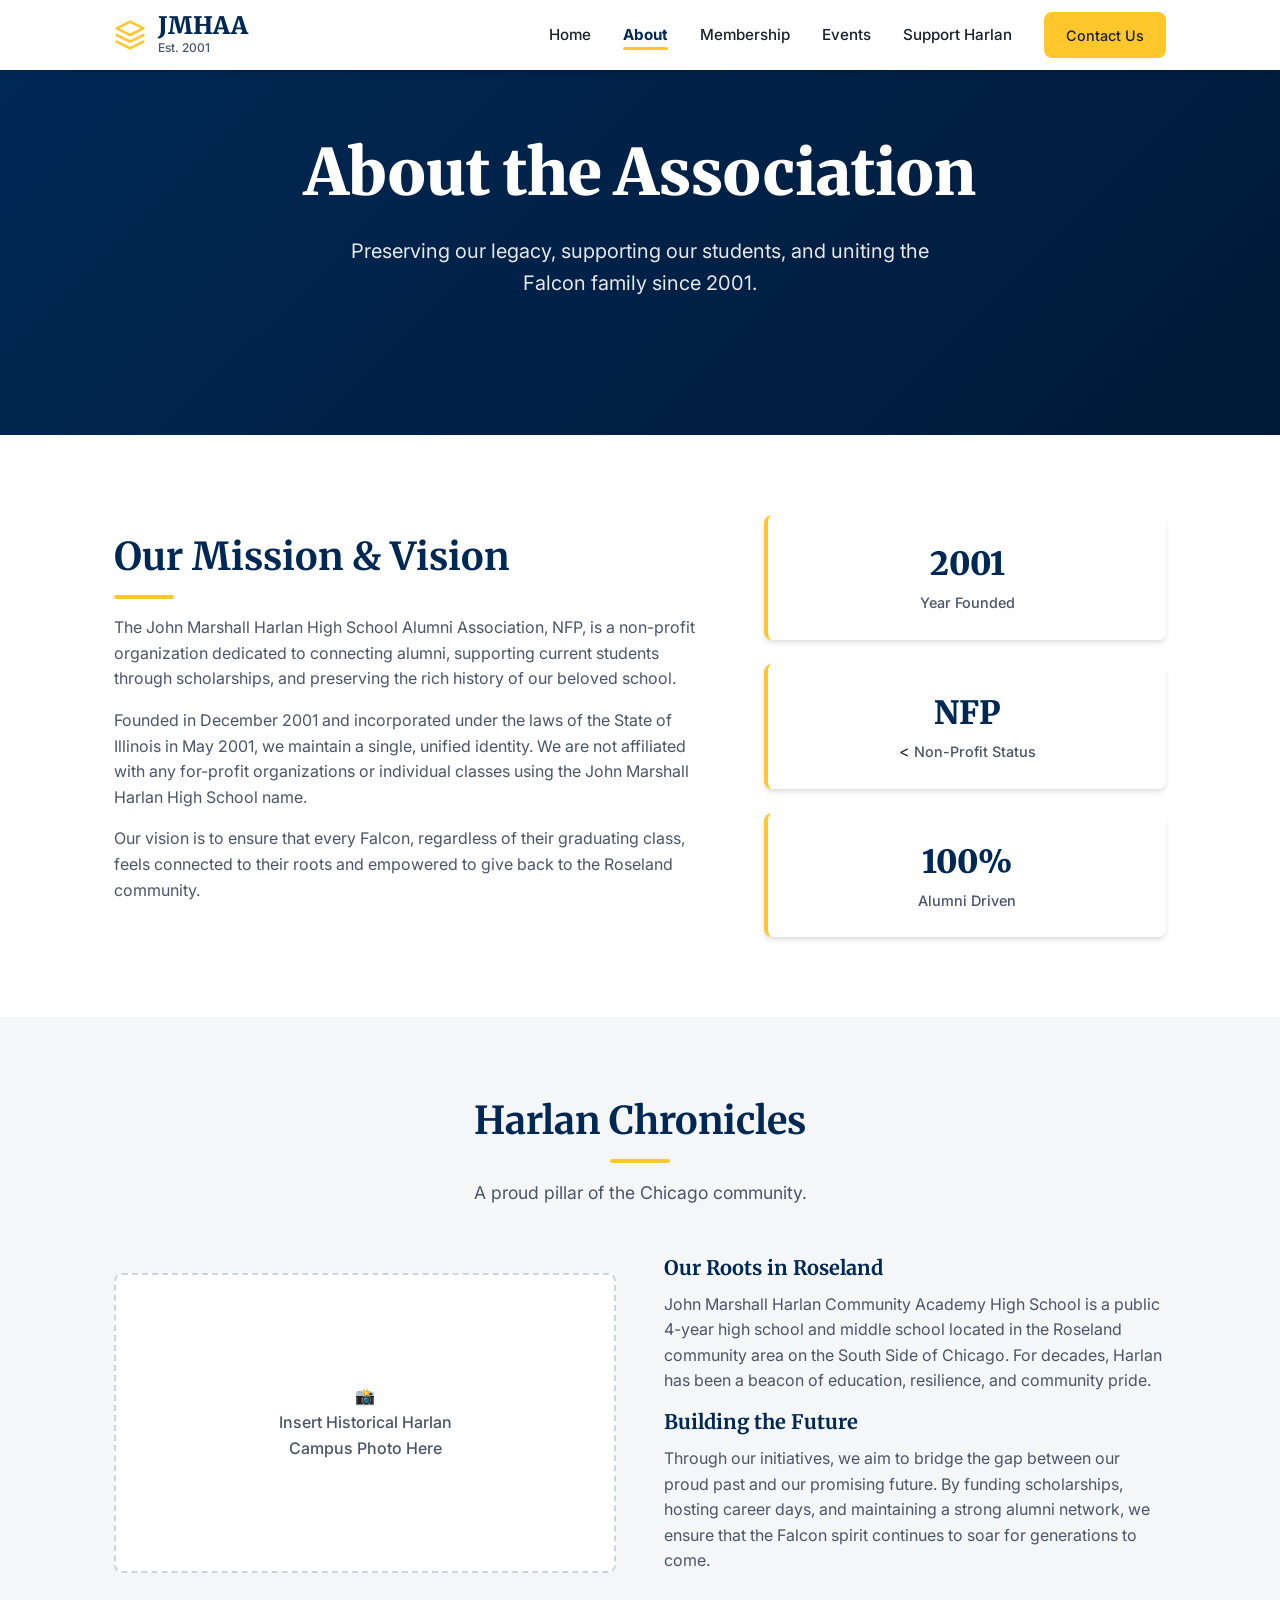
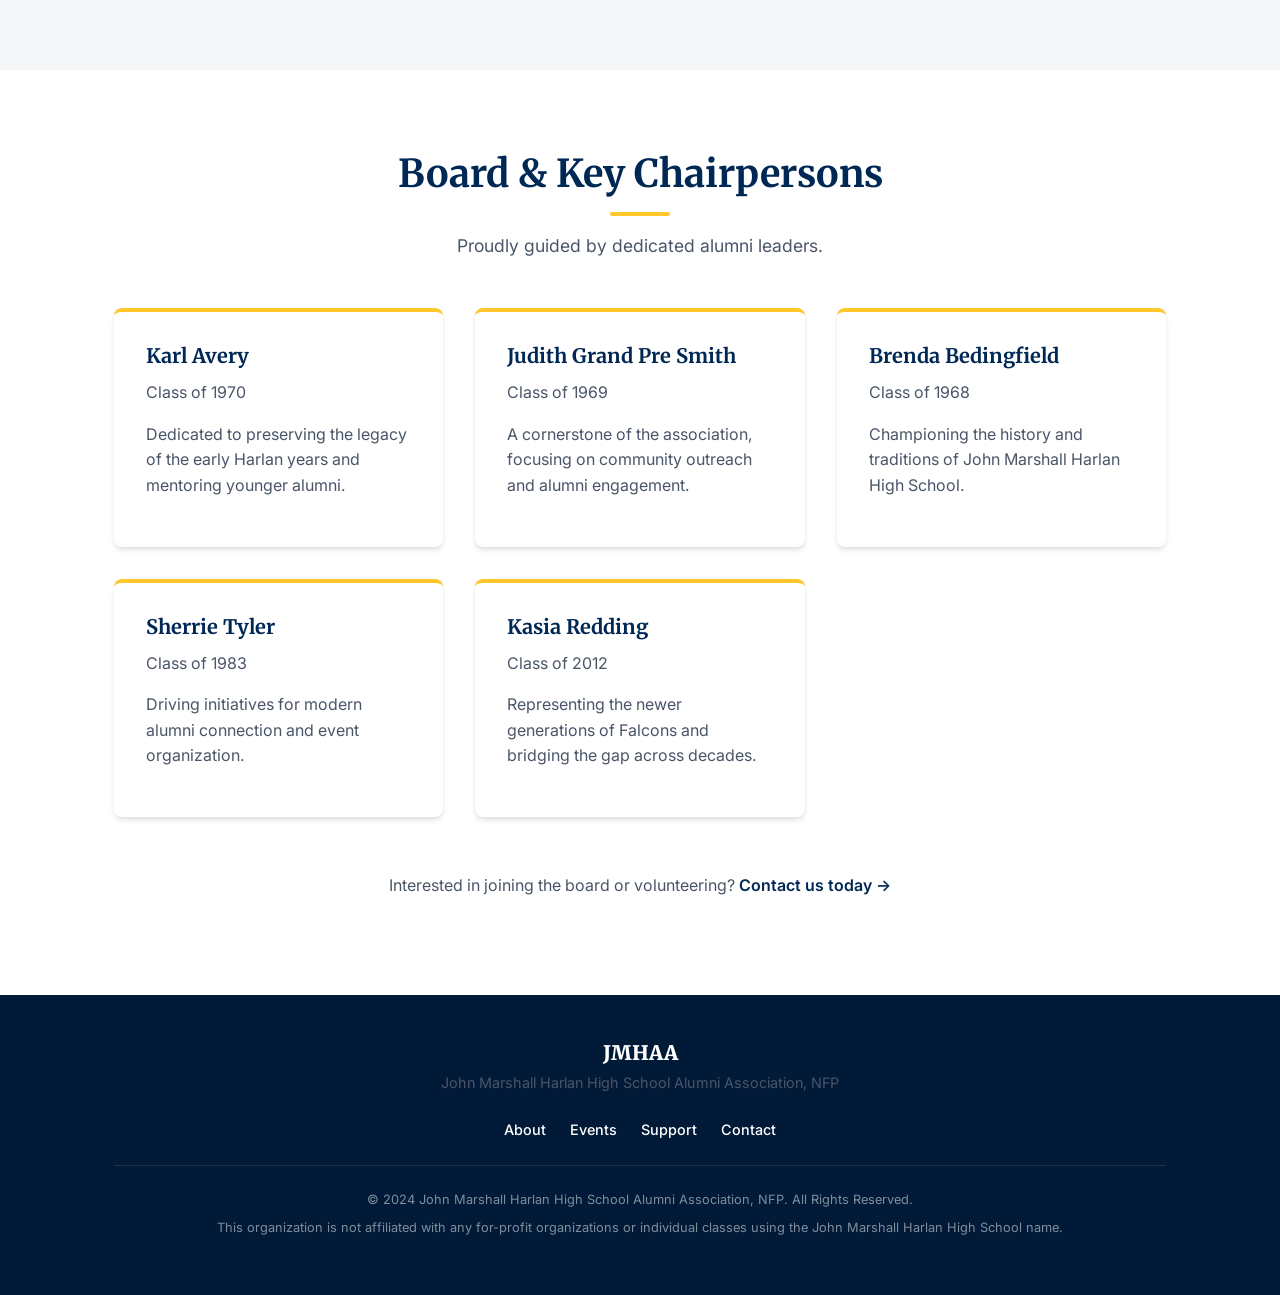
==== about.html @ 42a2c33a "Add About page for JMHAA This file contains the HTML structure for the About page of the John Marsha" ====
<!DOCTYPE html>
<html lang="en">
<head>
    <meta charset="UTF-8">
    <meta name="viewport" content="width=device-width, initial-scale=1.0">
    <meta name="description" content="Learn about the mission, history, and leadership of the John Marshall Harlan High School Alumni Association.">
    <title>About the Association | JMHAA</title>
    <link rel="stylesheet" href="style.css">
    <link rel="preconnect" href="https://fonts.googleapis.com">
    <link rel="preconnect" href="https://fonts.gstatic.com" crossorigin>
    <link href="https://fonts.googleapis.com/css2?family=Inter:wght@400;500;600&family=Merriweather:wght@700;900&display=swap" rel="stylesheet">
</head>
<body>

    <!-- Navigation -->
    <header class="site-header">
        <div class="container header-inner">
            <a href="index.html" class="logo">
                <svg class="logo-icon" viewBox="0 0 24 24" fill="none" stroke="currentColor" stroke-width="2" stroke-linecap="round" stroke-linejoin="round"><path d="M12 2L2 7l10 5 10-5-10-5z"/><path d="M2 17l10 5 10-5"/><path d="M2 12l10 5 10-5"/></svg>
                <div class="logo-text">
                    <span class="logo-main">JMHAA</span>
                    <span class="logo-sub">Est. 2001</span>
                </div>
            </a>
            <nav class="main-nav" id="mainNav">
                <ul>
                    <li><a href="index.html">Home</a></li>
                    <li><a href="about.html">About</a></li>
                    <li><a href="membership.html">Membership</a></li>
                    <li><a href="events.html">Events</a></li>
                    <li><a href="support.html">Support Harlan</a></li>
                    <li><a href="contact.html" class="btn btn-primary">Contact Us</a></li>
                </ul>
            </nav>
            <button class="mobile-menu-toggle" id="mobileMenuToggle" aria-label="Toggle navigation">
                <span></span>
                <span></span>
                <span></span>
            </button>
        </div>
    </header>

    <main>
        <!-- Page Hero -->
        <section class="hero" style="padding: 4rem 0 6rem 0;">
            <div class="container hero-content">
                <h1>About the Association</h1>
                <p>Preserving our legacy, supporting our students, and uniting the Falcon family since 2001.</p>
            </div>
        </section>

        <!-- Mission & Vision -->
        <section class="section fade-in">
            <div class="container">
                <div class="welcome-grid">
                    <div class="welcome-text">
                        <h2>Our Mission & Vision</h2>
                        <div class="divider" style="margin: 1rem 0;"></div>
                        <p>The John Marshall Harlan High School Alumni Association, NFP, is a non-profit organization dedicated to connecting alumni, supporting current students through scholarships, and preserving the rich history of our beloved school.</p>
                        <p>Founded in December 2001 and incorporated under the laws of the State of Illinois in May 2001, we maintain a single, unified identity. We are not affiliated with any for-profit organizations or individual classes using the John Marshall Harlan High School name.</p>
                        <p>Our vision is to ensure that every Falcon, regardless of their graduating class, feels connected to their roots and empowered to give back to the Roseland community.</p>
                    </div>
                    <div class="welcome-stats">
                        <div class="stat-card">
                            <span class="stat-number">2001</span>
                            <span class="stat-label">Year Founded</span>
                        </div>
                        <div class="stat-card">
                            <span class="stat-number">NFP</span>
                            <                            <span class="stat-label">Non-Profit Status</span>
                        </div>
                        <div class="stat-card">
                            <span class="stat-number">100%</span>
                            <span class="stat-label">Alumni Driven</span>
                        </div>
                    </div>
                </div>
            </div>
        </section>

        <!-- Harlan Chronicles -->
        <section class="section bg-light fade-in">
            <div class="container">
                <div class="section-header">
                    <h2>Harlan Chronicles</h2>
                    <div class="divider"></div>
                    <p class="section-subtitle">A proud pillar of the Chicago community.</p>
                </div>
                <div class="about-grid" style="display: grid; grid-template-columns: 1fr 1fr; gap: 3rem; align-items: center;">
                    <div class="placeholder-box" style="background-color: var(--white); border: 2px dashed #cbd5e0; border-radius: var(--radius); height: 300px; display: flex; align-items: center; justify-content: center; text-align: center; color: var(--text-light); font-weight: 500;">
                        <span>📸<br>Insert Historical Harlan<br>Campus Photo Here</span>
                    </div>
                    <div>
                        <h3>Our Roots in Roseland</h3>
                        <p>John Marshall Harlan Community Academy High School is a public 4-year high school and middle school located in the Roseland community area on the South Side of Chicago. For decades, Harlan has been a beacon of education, resilience, and community pride.</p>
                        <h3>Building the Future</h3>
                        <p>Through our initiatives, we aim to bridge the gap between our proud past and our promising future. By funding scholarships, hosting career days, and maintaining a strong alumni network, we ensure that the Falcon spirit continues to soar for generations to come.</p>
                    </div>
                </div>
            </div>
        </section>

        <!-- Board Members -->
        <section class="section fade-in">
            <div class="container">
                <div class="section-header">
                    <h2>Board & Key Chairpersons</h2>
                    <div class="divider"></div>
                    <p class="section-subtitle">Proudly guided by dedicated alumni leaders.</p>
                </div>
                <div class="cards-grid">
                    <div class="card">
                        <h3>Karl Avery</h3>
                        <p class="price-note">Class of 1970</p>
                        <p>Dedicated to preserving the legacy of the early Harlan years and mentoring younger alumni.</p>
                    </div>
                    <div class="card">
                        <h3>Judith Grand Pre Smith</h3>
                        <p class="price-note">Class of 1969</p>
                        <p>A cornerstone of the association, focusing on community outreach and alumni engagement.</p>
                    </div>
                    <div class="card">
                        <h3>Brenda Bedingfield</h3>
                        <p class="price-note">Class of 1968</p>
                        <p>Championing the history and traditions of John Marshall Harlan High School.</p>
                    </div>
                    <div class="card">
                        <h3>Sherrie Tyler</h3>
                        <p class="price-note">Class of 1983</p>
                        <p>Driving initiatives for modern alumni connection and event organization.</p>
                    </div>
                    <div class="card">
                        <h3>Kasia Redding</h3>
                        <p class="price-note">Class of 2012</p>
                        <p>Representing the newer generations of Falcons and bridging the gap across decades.</p>
                    </div>
                </div>
                <div style="text-align: center; margin-top: 3rem;">
                    <p>Interested in joining the board or volunteering? <a href="contact.html" class="text-link">Contact us today →</a></p>
                </div>
            </div>
        </section>
    </main>

    <!-- Footer -->
    <footer class="site-footer">
        <div class="container footer-inner">
            <div class="footer-brand">
                <span class="logo-main">JMHAA</span>
                <p>John Marshall Harlan High School Alumni Association, NFP</p>
            </div>
            <div class="footer-links">
                <a href="about.html">About</a>
                <a href="events.html">Events</a>
                <a href="support.html">Support</a>
                <a href="contact.html">Contact</a>
            </div>
            <div class="footer-legal">
                <p>&copy; 2024 John Marshall Harlan High School Alumni Association, NFP. All Rights Reserved.</p>
                <p>This organization is not affiliated with any for-profit organizations or individual classes using the John Marshall Harlan High School name.</p>
            </div>
        </div>
    </footer>

    <script src="script.js"></script>
</body>
</html>
---- style.css ----
/* --- CSS Variables & Reset --- */
:root {
    --navy: #002855;
    --navy-dark: #001a38;
    --gold: #FFC72C;
    --gold-hover: #e6b225;
    --white: #FFFFFF;
    --light-gray: #F4F6F8;
    --text-dark: #1A202C;
    --text-light: #4A5568;
    --font-heading: 'Merriweather', serif;
    --font-body: 'Inter', sans-serif;
    --shadow: 0 4px 6px -1px rgba(0, 0, 0, 0.1), 0 2px 4px -1px rgba(0, 0, 0, 0.06);
    --radius: 8px;
}

* { box-sizing: border-box; margin: 0; padding: 0; }
html { scroll-behavior: smooth; }
body {
    font-family: var(--font-body);
    color: var(--text-dark);
    line-height: 1.6;
    background-color: var(--white);
    display: flex;
    flex-direction: column;
    min-height: 100vh;
}

main { flex: 1; }

/* --- Typography & Utilities --- */
h1, h2, h3 { font-family: var(--font-heading); color: var(--navy); line-height: 1.2; }
h1 { font-size: clamp(2.5rem, 5vw, 4rem); font-weight: 900; }
h2 { font-size: clamp(1.75rem, 3vw, 2.5rem); margin-bottom: 1rem; }
h3 { font-size: 1.25rem; margin-bottom: 0.75rem; }
p { margin-bottom: 1rem; color: var(--text-light); }
a { text-decoration: none; color: inherit; transition: color 0.3s ease; }

.container { max-width: 1100px; margin: 0 auto; padding: 0 1.5rem; }
.section { padding: 5rem 0; }
.bg-light { background-color: var(--light-gray); }
.bg-navy { background-color: var(--navy); }
.text-white { color: var(--white); }
.text-white p { color: rgba(255, 255, 255, 0.8); }

.section-header { text-align: center; max-width: 700px; margin: 0 auto 3rem auto; }
.divider { width: 60px; height: 4px; background-color: var(--gold); margin: 1rem auto; border-radius: 2px; }
.section-subtitle { font-size: 1.1rem; }

/* --- Buttons --- */
.btn {
    display: inline-block;
    padding: 0.875rem 1.75rem;
    border-radius: var(--radius);
    font-weight: 600;
    text-align: center;
    transition: all 0.3s ease;
    cursor: pointer;
    border: 2px solid transparent;
}
.btn-primary { background-color: var(--gold); color: var(--navy); }
.btn-primary:hover { background-color: var(--gold-hover); transform: translateY(-2px); }
.btn-secondary { background-color: transparent; border-color: var(--white); color: var(--white); }
.btn-secondary:hover { background-color: var(--white); color: var(--navy); }
.text-link { color: var(--navy); font-weight: 600; display: inline-block; margin-top: 0.5rem; }
.text-link:hover { color: var(--gold-hover); text-decoration: underline; }

/* --- Header & Navigation --- */
.site-header {
    position: sticky;
    top: 0;
    background-color: var(--white);
    box-shadow: var(--shadow);
    z-index: 1000;
    padding: 0.75rem 0;
}
.header-inner { display: flex; justify-content: space-between; align-items: center; }
.logo { display: flex; align-items: center; gap: 0.75rem; color: var(--navy); }
.logo-icon { width: 32px; height: 32px; stroke: var(--gold); }
.logo-main { font-family: var(--font-heading); font-size: 1.5rem; font-weight: 900; display: block; line-height: 1; }
.logo-sub { font-size: 0.75rem; font-weight: 500; color: var(--text-light); display: block; }

.main-nav ul { list-style: none; display: flex; gap: 2rem; align-items: center; }
.main-nav a { font-weight: 500; font-size: 0.95rem; color: var(--text-dark); position: relative; }
.main-nav a:hover { color: var(--navy); }
.main-nav .btn { padding: 0.6rem 1.25rem; font-size: 0.9rem; }

/* Active Navigation State (Auto-applied by JS) */
.main-nav a.active {
    color: var(--navy);
    font-weight: 700;
}
.main-nav a.active::after {
    content: '';
    position: absolute;
    bottom: -6px;
    left: 0;
    width: 100%;
    height: 3px;
    background-color: var(--gold);
    border-radius: 2px;
}

.mobile-menu-toggle {
    display: none;
    flex-direction: column;
    gap: 5px;
    background: none;
    border: none;
    cursor: pointer;
    padding: 5px;
}
.mobile-menu-toggle span {
    display: block;
    width: 25px;
    height: 3px;
    background-color: var(--navy);
    border-radius: 2px;
    transition: all 0.3s ease;
}

/* --- Hero Section --- */
.hero {
    position: relative;
    background-color: var(--navy);
    color: var(--white);
    padding: 6rem 0 8rem 0;
    text-align: center;
    overflow: hidden;
}
.hero::before {
    content: '';
    position: absolute;
    top: 0; left: 0; right: 0; bottom: 0;
    background: linear-gradient(135deg, var(--navy) 0%, var(--navy-dark) 100%);
    z-index: 1;
}
.hero-content { position: relative; z-index: 2; max-width: 800px; }
.hero-badge {
    display: inline-block;
    background-color: rgba(255, 199, 44, 0.2);
    color: var(--gold);
    padding: 0.5rem 1rem;
    border-radius: 50px;
    font-size: 0.875rem;
    font-weight: 600;
    margin-bottom: 1.5rem;
    letter-spacing: 0.5px;
}
.hero h1 { color: var(--white); margin-bottom: 1.5rem; }
.hero p { color: rgba(255, 255, 255, 0.9); font-size: 1.25rem; margin-bottom: 2.5rem; max-width: 600px; margin-left: auto; margin-right: auto; }
.hero-actions { display: flex; gap: 1rem; justify-content: center; flex-wrap: wrap; }

/* --- Welcome Section --- */
.welcome-grid { display: grid; grid-template-columns: 1.5fr 1fr; gap: 3rem; align-items: center; }
.welcome-links { display: flex; flex-direction: column; gap: 0.5rem; margin-top: 1.5rem; }
.welcome-stats { display: grid; grid-template-columns: 1fr; gap: 1.5rem; }
.stat-card {
    background: var(--white);
    padding: 1.5rem;
    border-radius: var(--radius);
    box-shadow: var(--shadow);
    text-align: center;
    border-left: 4px solid var(--gold);
}
.stat-number { display: block; font-family: var(--font-heading); font-size: 2rem; font-weight: 900; color: var(--navy); }
.stat-label { font-size: 0.9rem; color: var(--text-light); font-weight: 500; }

/* --- Cards & Grids --- */
.cards-grid { display: grid; grid-template-columns: repeat(auto-fit, minmax(300px, 1fr)); gap: 2rem; }
.card-link { display: block; text-decoration: none; color: inherit; }
.card {
    background: var(--white);
    padding: 2rem;
    border-radius: var(--radius);
    box-shadow: var(--shadow);
    border-top: 4px solid var(--gold);
    transition: transform 0.3s ease, box-shadow 0.3s ease;
    height: 100%;
    display: flex;
    flex-direction: column;
}
.card-link:hover .card { transform: translateY(-5px); box-shadow: 0 10px 15px -3px rgba(0, 0, 0, 0.1); }
.card-icon { font-size: 2rem; margin-bottom: 1rem; }
.card h3 { color: var(--navy); }
.card p { flex: 1; }
.card-arrow { font-size: 1.5rem; color: var(--gold); font-weight: 700; margin-top: 1rem; display: block; }

/* --- CTA Section --- */
.cta-content { text-align: center; max-width: 600px; margin: 0 auto; }
.cta-content h2 { color: var(--white); }
.cta-content p { color: rgba(255, 255, 255, 0.8); margin-bottom: 2rem; }

/* --- Footer --- */
.site-footer { background-color: var(--navy-dark); color: rgba(255, 255, 255, 0.7); padding: 3rem 0; font-size: 0.9rem; margin-top: auto; }
.footer-inner { text-align: center; }
.footer-brand .logo-main { color: var(--white); font-size: 1.25rem; margin-bottom: 0.5rem; display: block; }
.footer-links { margin: 1.5rem 0; display: flex; justify-content: center; gap: 1.5rem; flex-wrap: wrap; }
.footer-links a { color: var(--white); font-weight: 500; }
.footer-links a:hover { color: var(--gold); }
.footer-legal { border-top: 1px solid rgba(255, 255, 255, 0.1); padding-top: 1.5rem; margin-top: 1.5rem; }
.footer-legal p { margin-bottom: 0.5rem; font-size: 0.8rem; color: rgba(255, 255, 255, 0.5); }

/* --- Animations --- */
.fade-in { opacity: 0; transform: translateY(20px); transition: opacity 0.6s ease-out, transform 0.6s ease-out; }
.fade-in.visible { opacity: 1; transform: translateY(0); }

/* --- Mobile Responsiveness --- */
@media (max-width: 768px) {
    .mobile-menu-toggle { display: flex; }
    .main-nav {
        display: none;
        position: absolute;
        top: 100%;
        left: 0;
        right: 0;
        background-color: var(--white);
        box-shadow: 0 4px 6px rgba(0,0,0,0.1);
        padding: 1.5rem;
    }
    .main-nav.is-active { display: block; }
    .main-nav ul { flex-direction: column; gap: 1.25rem; align-items: flex-start; }
    .main-nav .btn { width: 100%; text-align: center; }
    
    .welcome-grid { grid-template-columns: 1fr; }
    .hero-actions { flex-direction: column; }
    .btn { width: 100%; }
}
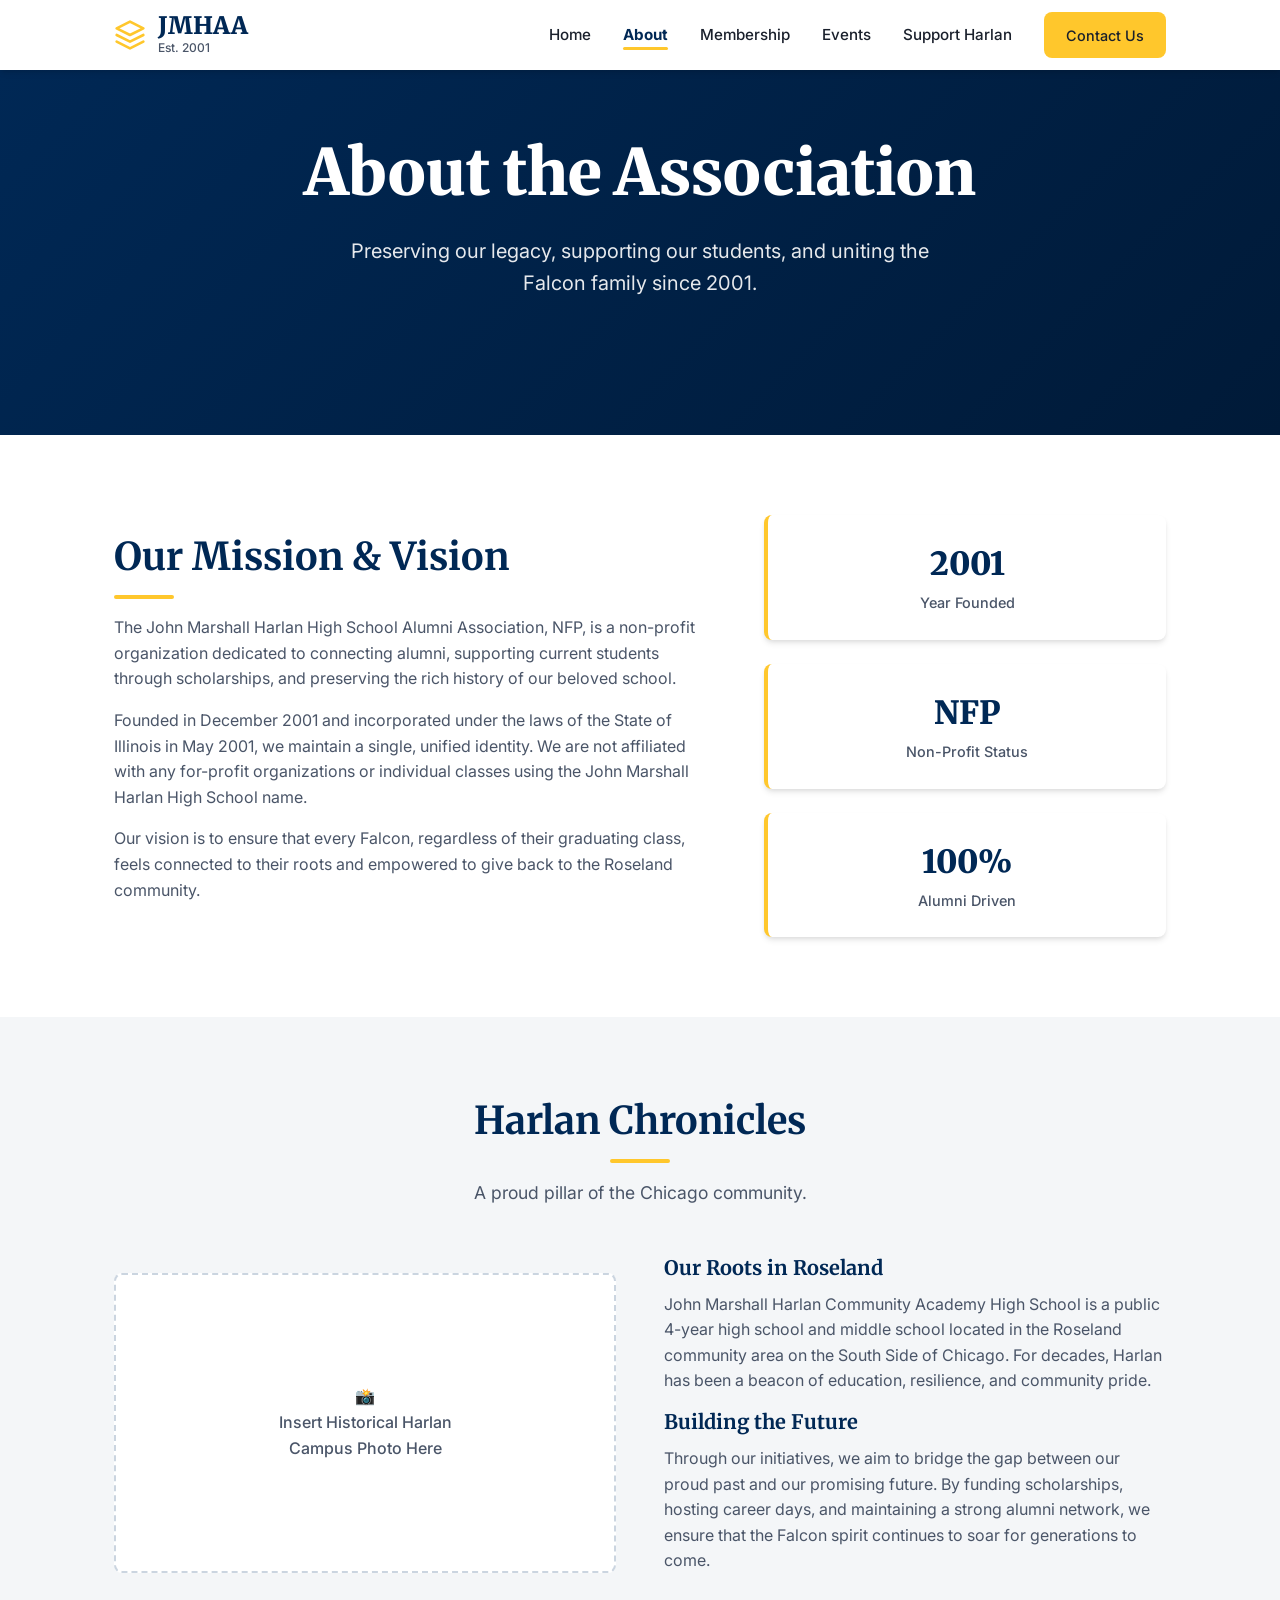
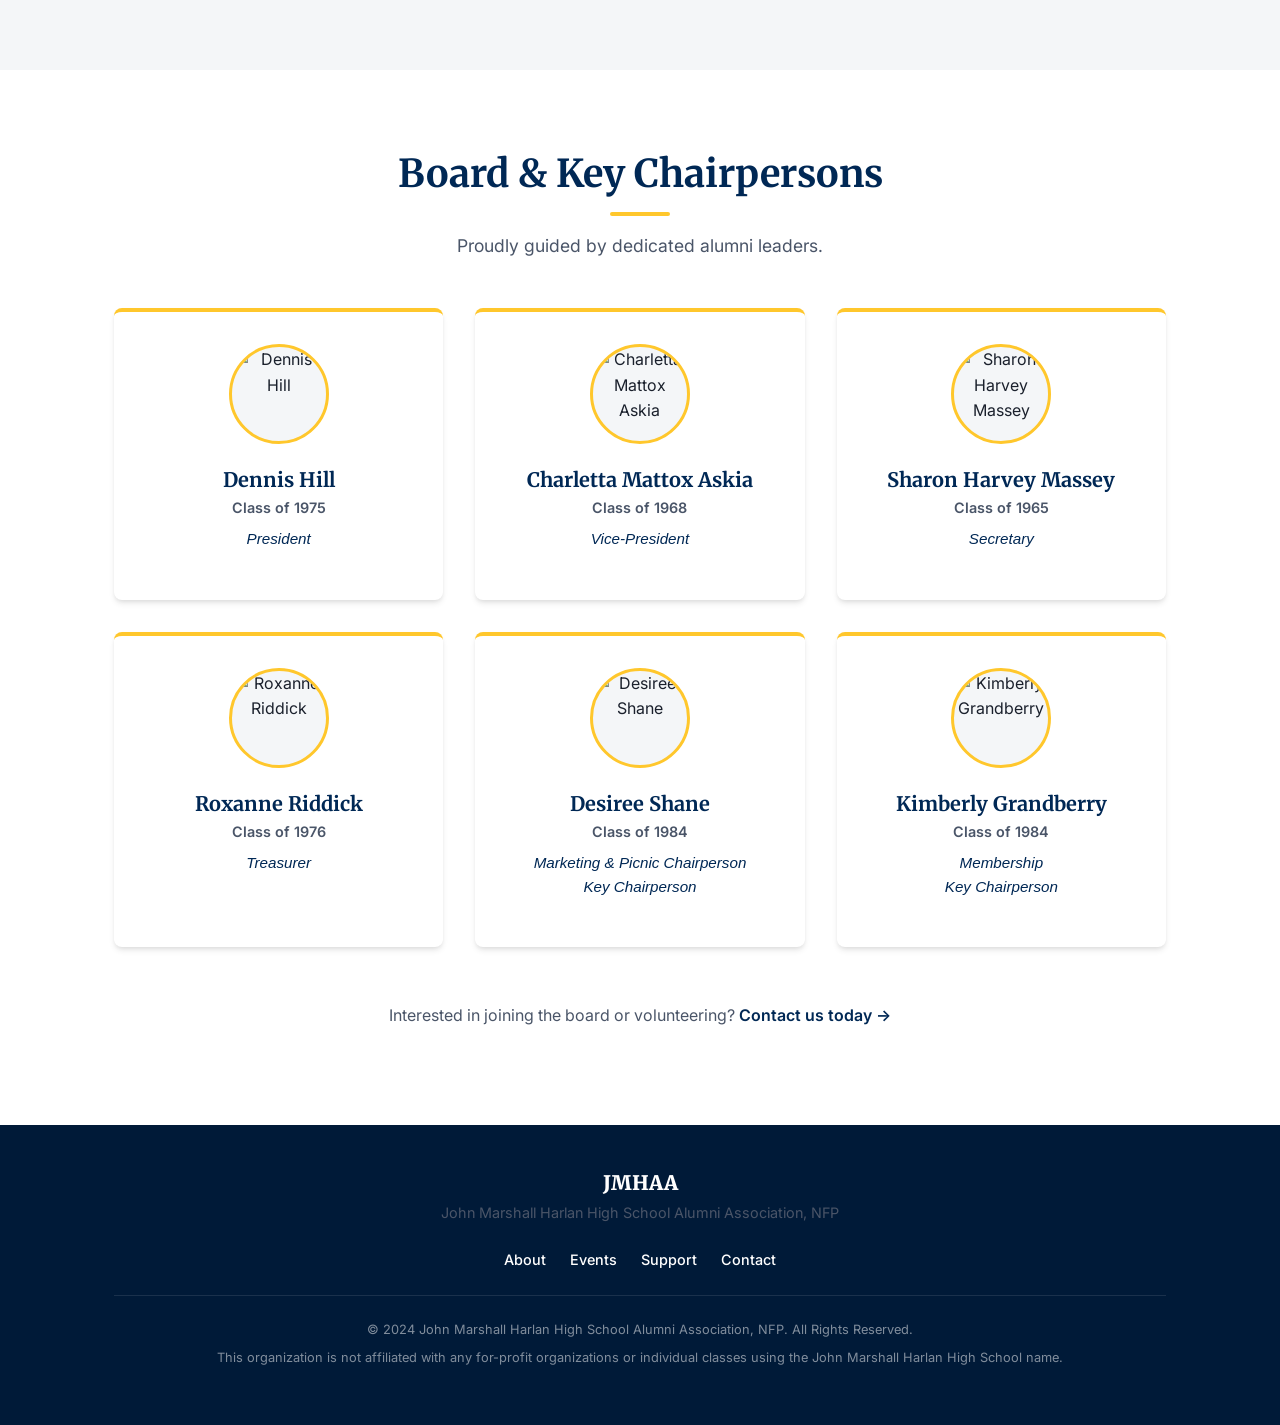
==== commit fe7fe090: "Revise board member section and styling Updated board member information and layout in about.html." ====
--- a/about.html
+++ b/about.html
@@ -67,7 +67,7 @@
                         </div>
                         <div class="stat-card">
                             <span class="stat-number">NFP</span>
-                            <                            <span class="stat-label">Non-Profit Status</span>
+                            <span class="stat-label">Non-Profit Status</span>
                         </div>
                         <div class="stat-card">
                             <span class="stat-number">100%</span>
@@ -108,33 +108,59 @@
                     <div class="divider"></div>
                     <p class="section-subtitle">Proudly guided by dedicated alumni leaders.</p>
                 </div>
-                <div class="cards-grid">
-                    <div class="card">
-                        <h3>Karl Avery</h3>
-                        <p class="price-note">Class of 1970</p>
-                        <p>Dedicated to preserving the legacy of the early Harlan years and mentoring younger alumni.</p>
+                
+                <div class="cards-grid" style="grid-template-columns: repeat(auto-fit, minmax(280px, 1fr));">
+                    
+                    <!-- President -->
+                    <div class="card board-card">
+                        <img src="https://ui-avatars.com/api/?name=Dennis+Hill&background=002855&color=FFC72C&size=128&bold=true" alt="Dennis Hill" class="board-img">
+                        <h3 class="board-name">Dennis Hill</h3>
+                        <span class="board-class">Class of 1975</span>
+                        <p class="board-title">President</p>
                     </div>
-                    <div class="card">
-                        <h3>Judith Grand Pre Smith</h3>
-                        <p class="price-note">Class of 1969</p>
-                        <p>A cornerstone of the association, focusing on community outreach and alumni engagement.</p>
+
+                    <!-- Vice President -->
+                    <div class="card board-card">
+                        <img src="https://ui-avatars.com/api/?name=Charletta+Mattox+Askia&background=002855&color=FFC72C&size=128&bold=true" alt="Charletta Mattox Askia" class="board-img">
+                        <h3 class="board-name">Charletta Mattox Askia</h3>
+                        <span class="board-class">Class of 1968</span>
+                        <p class="board-title">Vice-President</p>
                     </div>
-                    <div class="card">
-                        <h3>Brenda Bedingfield</h3>
-                        <p class="price-note">Class of 1968</p>
-                        <p>Championing the history and traditions of John Marshall Harlan High School.</p>
+
+                    <!-- Secretary -->
+                    <div class="card board-card">
+                        <img src="https://ui-avatars.com/api/?name=Sharon+Harvey+Massey&background=002855&color=FFC72C&size=128&bold=true" alt="Sharon Harvey Massey" class="board-img">
+                        <h3 class="board-name">Sharon Harvey Massey</h3>
+                        <span class="board-class">Class of 1965</span>
+                        <p class="board-title">Secretary</p>
                     </div>
-                    <div class="card">
-                        <h3>Sherrie Tyler</h3>
-                        <p class="price-note">Class of 1983</p>
-                        <p>Driving initiatives for modern alumni connection and event organization.</p>
+
+                    <!-- Treasurer -->
+                    <div class="card board-card">
+                        <img src="https://ui-avatars.com/api/?name=Roxanne+Riddick&background=002855&color=FFC72C&size=128&bold=true" alt="Roxanne Riddick" class="board-img">
+                        <h3 class="board-name">Roxanne Riddick</h3>
+                        <span class="board-class">Class of 1976</span>
+                        <p class="board-title">Treasurer</p>
                     </div>
-                    <div class="card">
-                        <h3>Kasia Redding</h3>
-                        <p class="price-note">Class of 2012</p>
-                        <p>Representing the newer generations of Falcons and bridging the gap across decades.</p>
+
+                    <!-- Marketing & Picnic Chairperson -->
+                    <div class="card board-card">
+                        <img src="https://ui-avatars.com/api/?name=Desiree+Shane&background=002855&color=FFC72C&size=128&bold=true" alt="Desiree Shane" class="board-img">
+                        <h3 class="board-name">Desiree Shane</h3>
+                        <span class="board-class">Class of 1984</span>
+                        <p class="board-title">Marketing & Picnic Chairperson<br>Key Chairperson</p>
                     </div>
+
+                    <!-- Membership Chairperson -->
+                    <div class="card board-card">
+                        <img src="https://ui-avatars.com/api/?name=Kimberly+Grandberry&background=002855&color=FFC72C&size=128&bold=true" alt="Kimberly Grandberry" class="board-img">
+                        <h3 class="board-name">Kimberly Grandberry</h3>
+                        <span class="board-class">Class of 1984</span>
+                        <p class="board-title">Membership<br>Key Chairperson</p>
+                    </div>
+
                 </div>
+                
                 <div style="text-align: center; margin-top: 3rem;">
                     <p>Interested in joining the board or volunteering? <a href="contact.html" class="text-link">Contact us today →</a></p>
                 </div>
--- a/style.css
+++ b/style.css
@@ -226,3 +226,18 @@
     .hero-actions { flex-direction: column; }
     .btn { width: 100%; }
 }
+
+/* --- Board Member Profile Styles --- */
+.board-card { text-align: center; padding: 2rem 1.5rem; }
+.board-img {
+    width: 100px;
+    height: 100px;
+    border-radius: 50%;
+    margin: 0 auto 1.5rem auto;
+    border: 3px solid var(--gold);
+    object-fit: cover;
+    background-color: var(--light-gray);
+}
+.board-name { font-size: 1.25rem; margin-bottom: 0.25rem; color: var(--navy); }
+.board-class { font-size: 0.9rem; color: var(--text-light); font-weight: 600; margin-bottom: 0.5rem; display: block; }
+.board-title { font-size: 0.95rem; color: var(--navy); font-weight: 500; font-style: italic; }
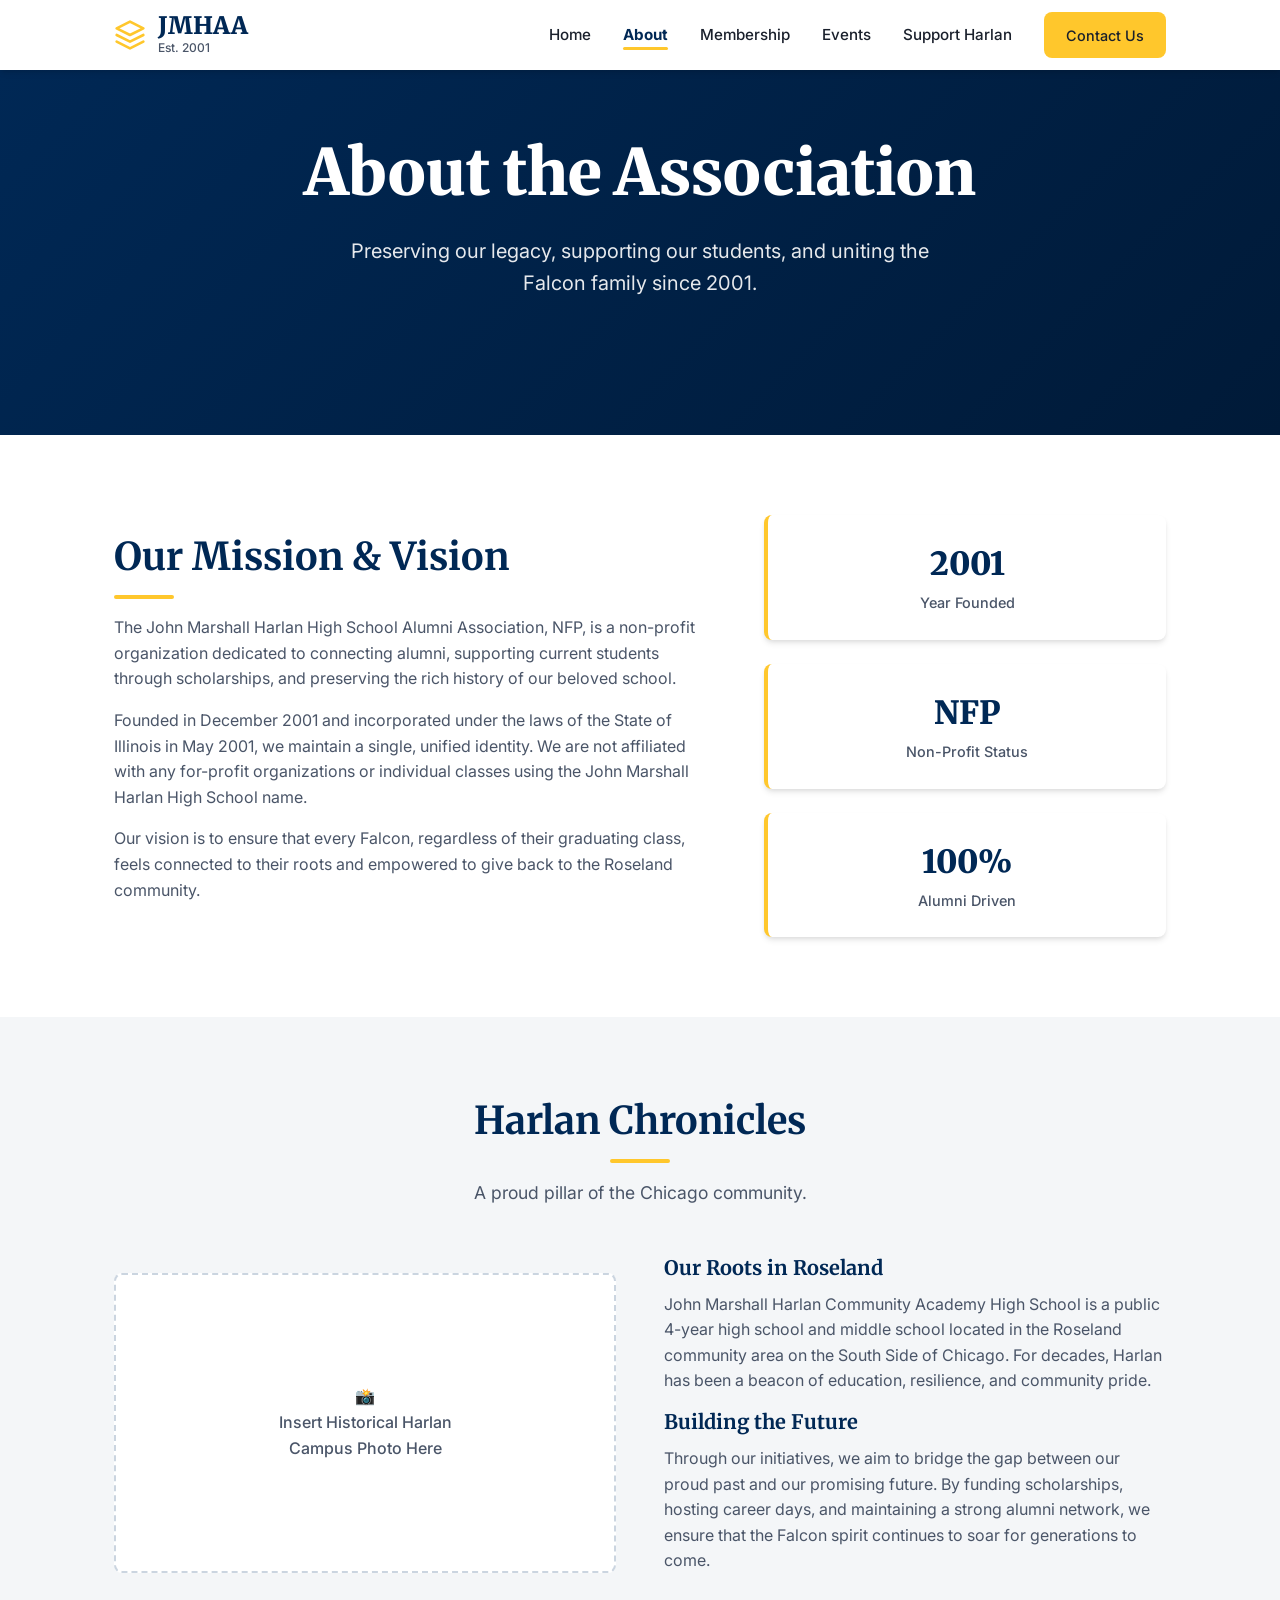
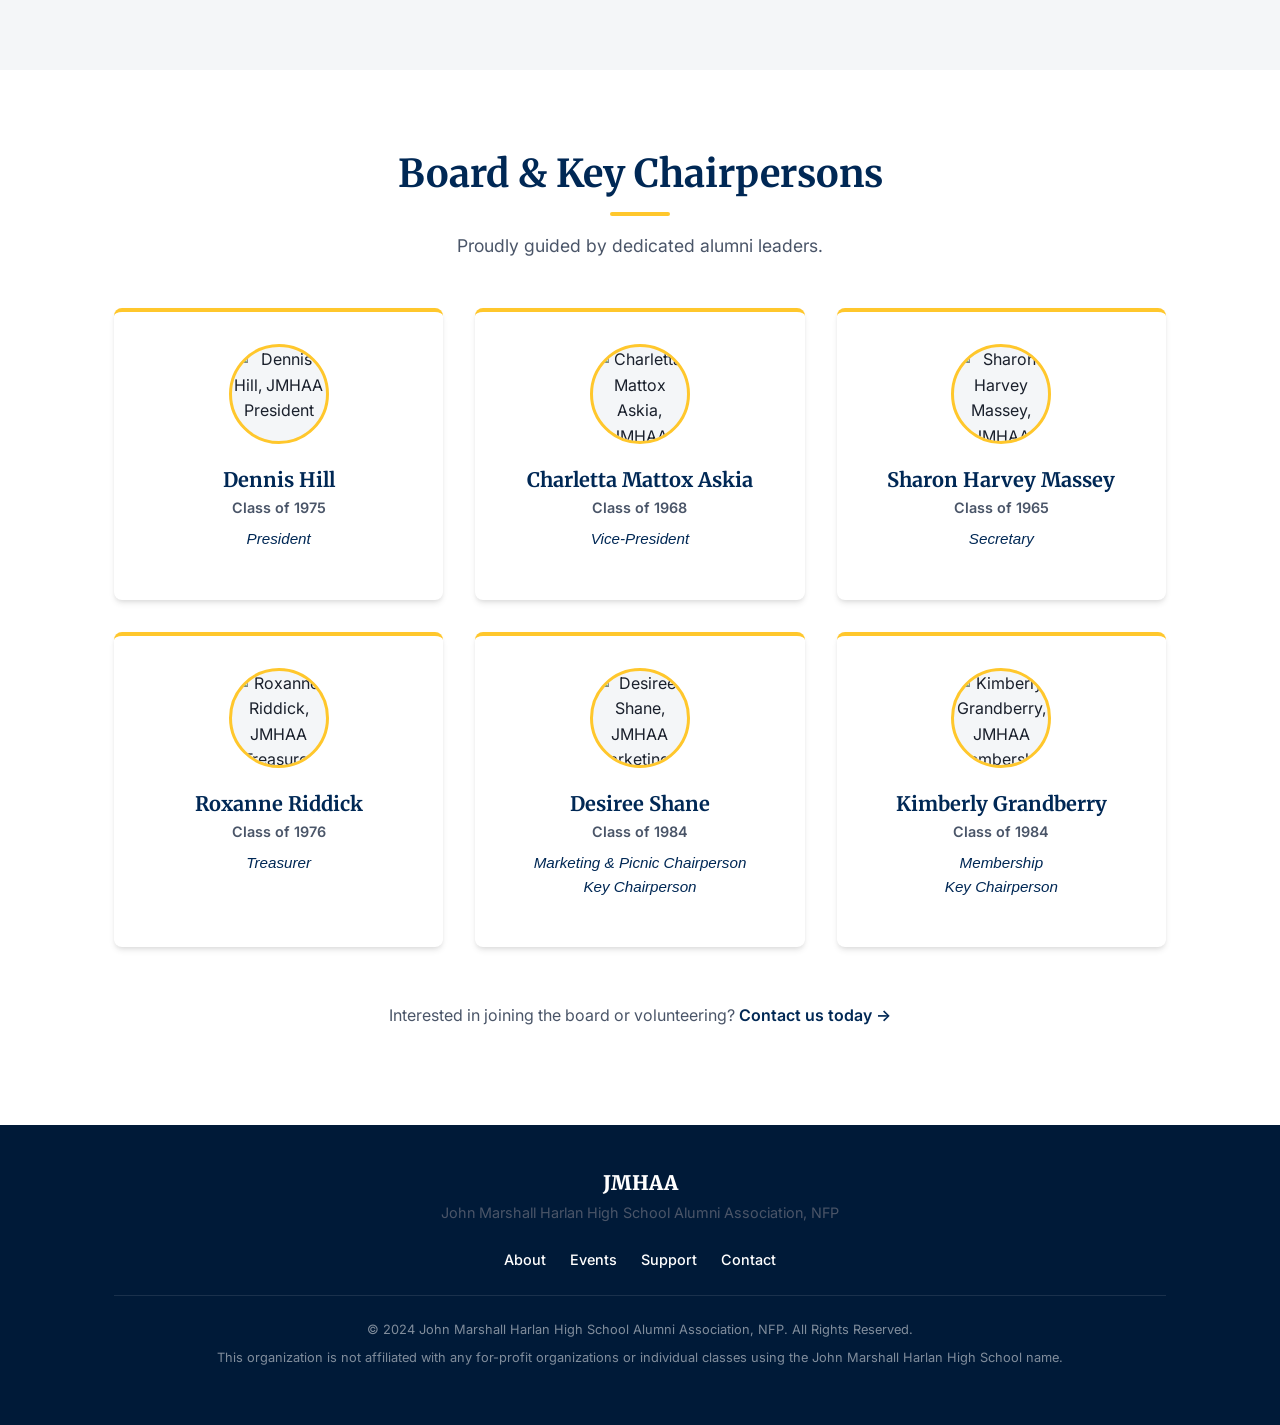
==== commit 95be06a1: "Replace avatar images with local images for board members" ====
--- a/about.html
+++ b/about.html
@@ -113,7 +113,7 @@
                     
                     <!-- President -->
                     <div class="card board-card">
-                        <img src="https://ui-avatars.com/api/?name=Dennis+Hill&background=002855&color=FFC72C&size=128&bold=true" alt="Dennis Hill" class="board-img">
+                        <img src="images/dennis-hill.jpg" alt="Dennis Hill, JMHAA President" class="board-img">
                         <h3 class="board-name">Dennis Hill</h3>
                         <span class="board-class">Class of 1975</span>
                         <p class="board-title">President</p>
@@ -121,7 +121,7 @@
 
                     <!-- Vice President -->
                     <div class="card board-card">
-                        <img src="https://ui-avatars.com/api/?name=Charletta+Mattox+Askia&background=002855&color=FFC72C&size=128&bold=true" alt="Charletta Mattox Askia" class="board-img">
+                        <img src="images/charletta-mattox-askia.jpg" alt="Charletta Mattox Askia, JMHAA Vice-President" class="board-img">
                         <h3 class="board-name">Charletta Mattox Askia</h3>
                         <span class="board-class">Class of 1968</span>
                         <p class="board-title">Vice-President</p>
@@ -129,7 +129,7 @@
 
                     <!-- Secretary -->
                     <div class="card board-card">
-                        <img src="https://ui-avatars.com/api/?name=Sharon+Harvey+Massey&background=002855&color=FFC72C&size=128&bold=true" alt="Sharon Harvey Massey" class="board-img">
+                        <img src="images/sharon-harvey-massey.jpg" alt="Sharon Harvey Massey, JMHAA Secretary" class="board-img">
                         <h3 class="board-name">Sharon Harvey Massey</h3>
                         <span class="board-class">Class of 1965</span>
                         <p class="board-title">Secretary</p>
@@ -137,7 +137,7 @@
 
                     <!-- Treasurer -->
                     <div class="card board-card">
-                        <img src="https://ui-avatars.com/api/?name=Roxanne+Riddick&background=002855&color=FFC72C&size=128&bold=true" alt="Roxanne Riddick" class="board-img">
+                        <img src="images/roxanne-riddick.jpg" alt="Roxanne Riddick, JMHAA Treasurer" class="board-img">
                         <h3 class="board-name">Roxanne Riddick</h3>
                         <span class="board-class">Class of 1976</span>
                         <p class="board-title">Treasurer</p>
@@ -145,7 +145,7 @@
 
                     <!-- Marketing & Picnic Chairperson -->
                     <div class="card board-card">
-                        <img src="https://ui-avatars.com/api/?name=Desiree+Shane&background=002855&color=FFC72C&size=128&bold=true" alt="Desiree Shane" class="board-img">
+                        <img src="images/desiree-shane.jpg" alt="Desiree Shane, JMHAA Marketing & Picnic Chairperson" class="board-img">
                         <h3 class="board-name">Desiree Shane</h3>
                         <span class="board-class">Class of 1984</span>
                         <p class="board-title">Marketing & Picnic Chairperson<br>Key Chairperson</p>
@@ -153,7 +153,7 @@
 
                     <!-- Membership Chairperson -->
                     <div class="card board-card">
-                        <img src="https://ui-avatars.com/api/?name=Kimberly+Grandberry&background=002855&color=FFC72C&size=128&bold=true" alt="Kimberly Grandberry" class="board-img">
+                        <img src="images/kimberly-grandberry.jpg" alt="Kimberly Grandberry, JMHAA Membership Chairperson" class="board-img">
                         <h3 class="board-name">Kimberly Grandberry</h3>
                         <span class="board-class">Class of 1984</span>
                         <p class="board-title">Membership<br>Key Chairperson</p>
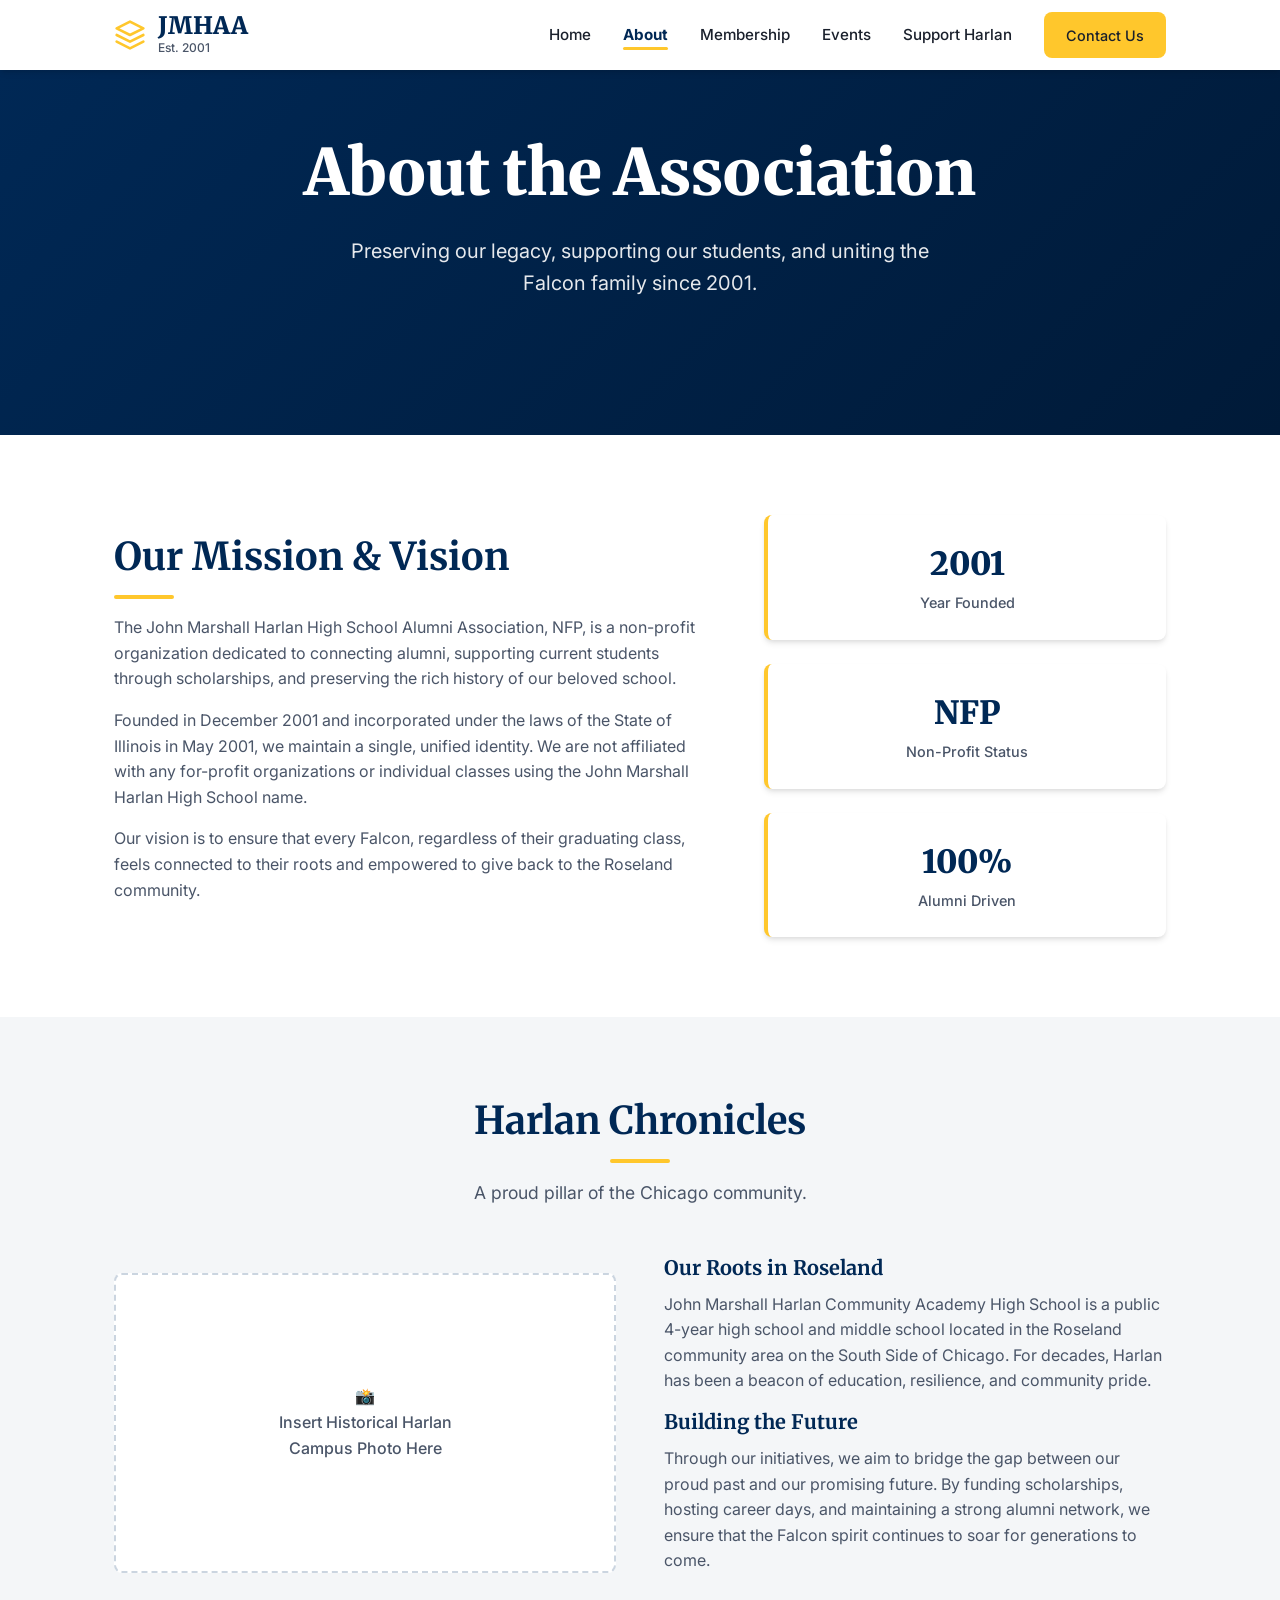
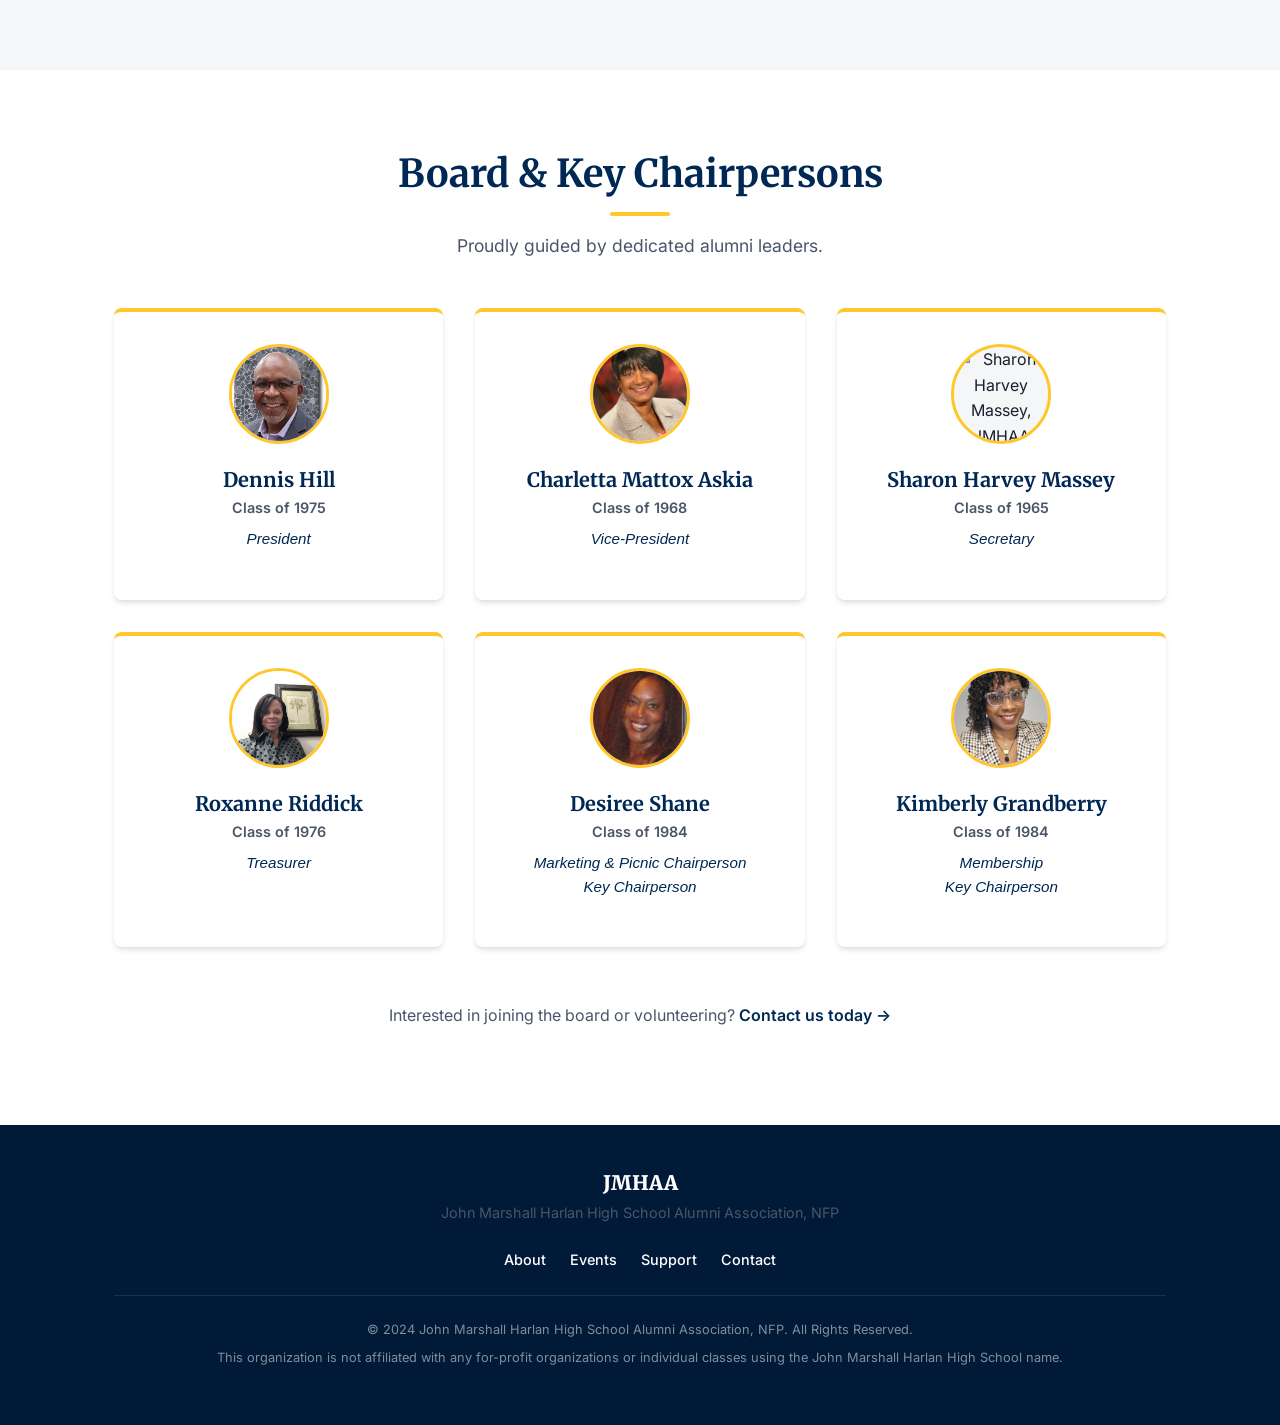
==== commit 08eebb0a: "Replace images with webp format for board members" ====
--- a/about.html
+++ b/about.html
@@ -113,7 +113,7 @@
                     
                     <!-- President -->
                     <div class="card board-card">
-                        <img src="images/dennis-hill.jpg" alt="Dennis Hill, JMHAA President" class="board-img">
+                        <img src="images/Dennis-Hill.webp" alt="Dennis Hill, JMHAA President" class="board-img">
                         <h3 class="board-name">Dennis Hill</h3>
                         <span class="board-class">Class of 1975</span>
                         <p class="board-title">President</p>
@@ -121,7 +121,7 @@
 
                     <!-- Vice President -->
                     <div class="card board-card">
-                        <img src="images/charletta-mattox-askia.jpg" alt="Charletta Mattox Askia, JMHAA Vice-President" class="board-img">
+                        <img src="images/Charletta-Mattox-Askia.webp" alt="Charletta Mattox Askia, JMHAA Vice-President" class="board-img">
                         <h3 class="board-name">Charletta Mattox Askia</h3>
                         <span class="board-class">Class of 1968</span>
                         <p class="board-title">Vice-President</p>
@@ -129,7 +129,7 @@
 
                     <!-- Secretary -->
                     <div class="card board-card">
-                        <img src="images/sharon-harvey-massey.jpg" alt="Sharon Harvey Massey, JMHAA Secretary" class="board-img">
+                        <img src="images/Sharon-Harvey-Massey.webp" alt="Sharon Harvey Massey, JMHAA Secretary" class="board-img">
                         <h3 class="board-name">Sharon Harvey Massey</h3>
                         <span class="board-class">Class of 1965</span>
                         <p class="board-title">Secretary</p>
@@ -137,7 +137,7 @@
 
                     <!-- Treasurer -->
                     <div class="card board-card">
-                        <img src="images/roxanne-riddick.jpg" alt="Roxanne Riddick, JMHAA Treasurer" class="board-img">
+                        <img src="images/Roxanne-Riddick.webp" alt="Roxanne Riddick, JMHAA Treasurer" class="board-img">
                         <h3 class="board-name">Roxanne Riddick</h3>
                         <span class="board-class">Class of 1976</span>
                         <p class="board-title">Treasurer</p>
@@ -145,7 +145,7 @@
 
                     <!-- Marketing & Picnic Chairperson -->
                     <div class="card board-card">
-                        <img src="images/desiree-shane.jpg" alt="Desiree Shane, JMHAA Marketing & Picnic Chairperson" class="board-img">
+                        <img src="images/Desiree-Shane.webp" alt="Desiree Shane, JMHAA Marketing & Picnic Chairperson" class="board-img">
                         <h3 class="board-name">Desiree Shane</h3>
                         <span class="board-class">Class of 1984</span>
                         <p class="board-title">Marketing & Picnic Chairperson<br>Key Chairperson</p>
@@ -153,7 +153,7 @@
 
                     <!-- Membership Chairperson -->
                     <div class="card board-card">
-                        <img src="images/kimberly-grandberry.jpg" alt="Kimberly Grandberry, JMHAA Membership Chairperson" class="board-img">
+                        <img src="images/Kimberly-Grandberry.webp" alt="Kimberly Grandberry, JMHAA Membership Chairperson" class="board-img">
                         <h3 class="board-name">Kimberly Grandberry</h3>
                         <span class="board-class">Class of 1984</span>
                         <p class="board-title">Membership<br>Key Chairperson</p>
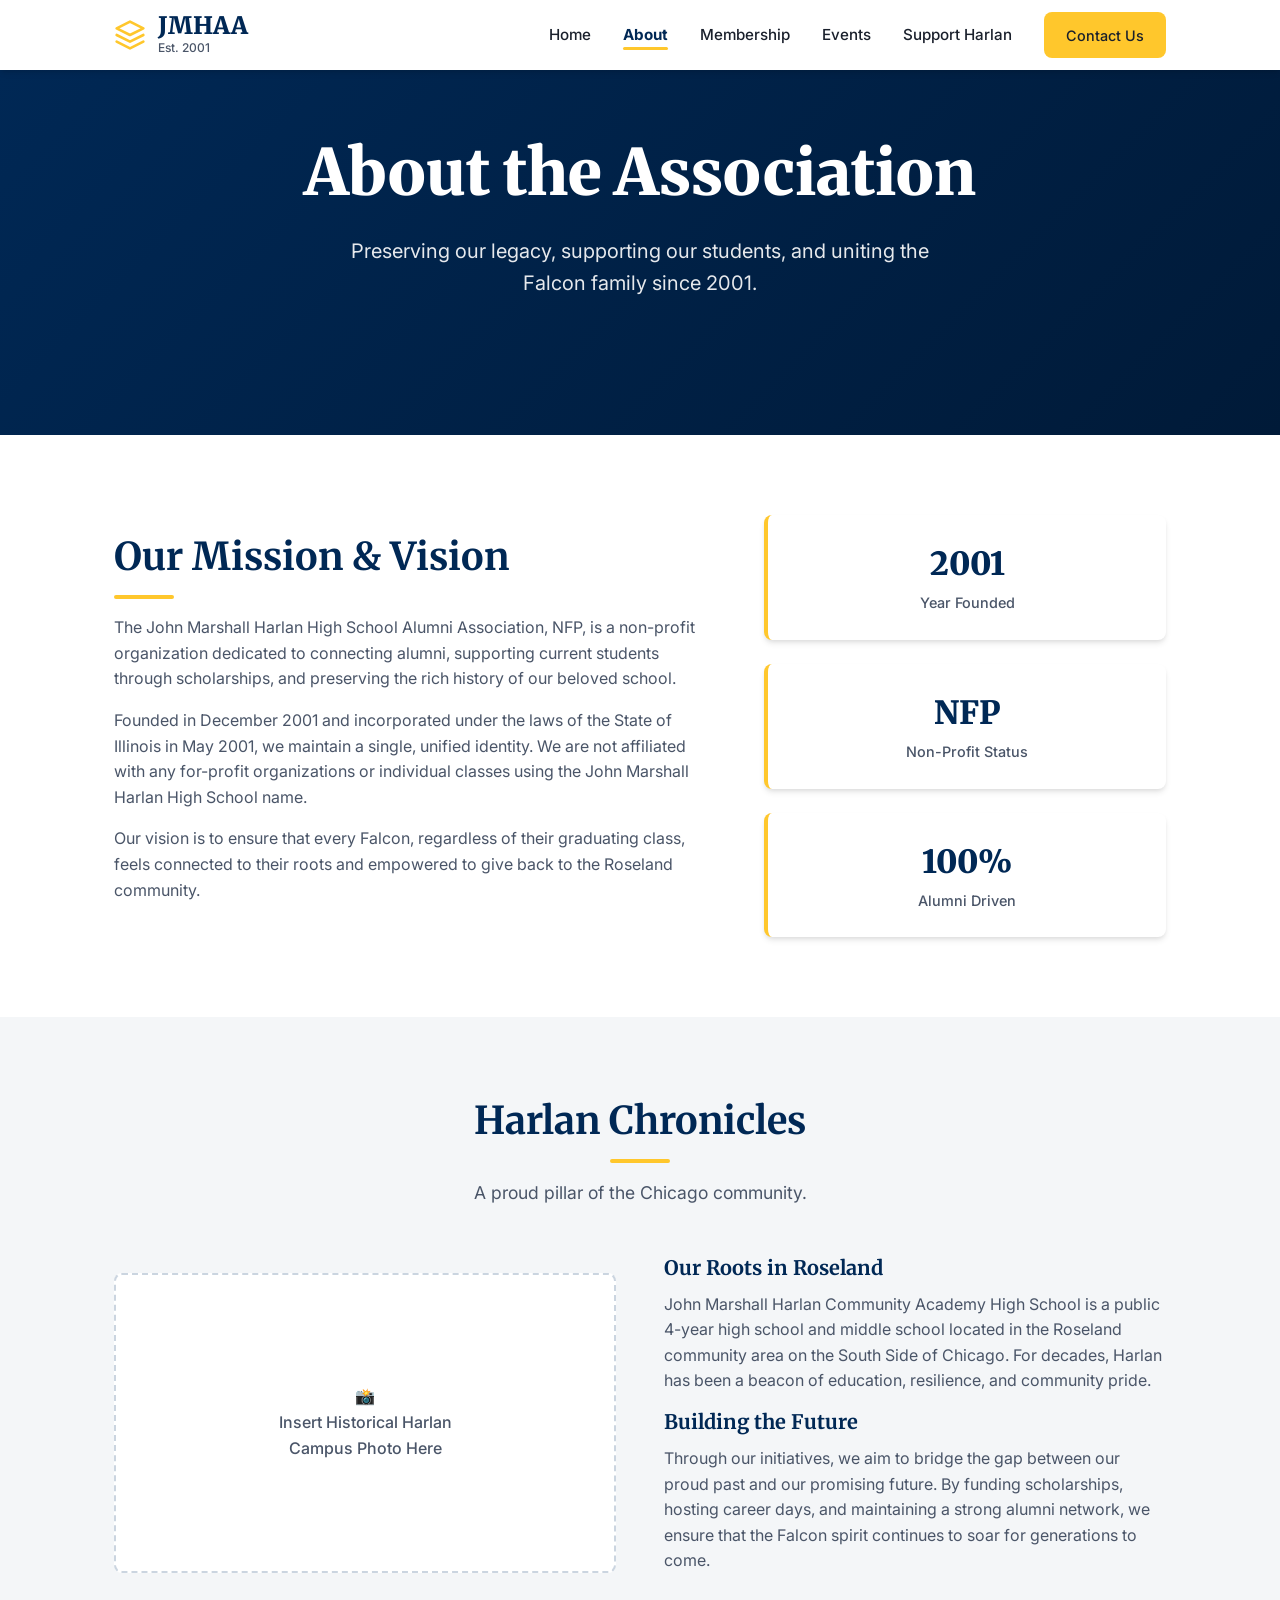
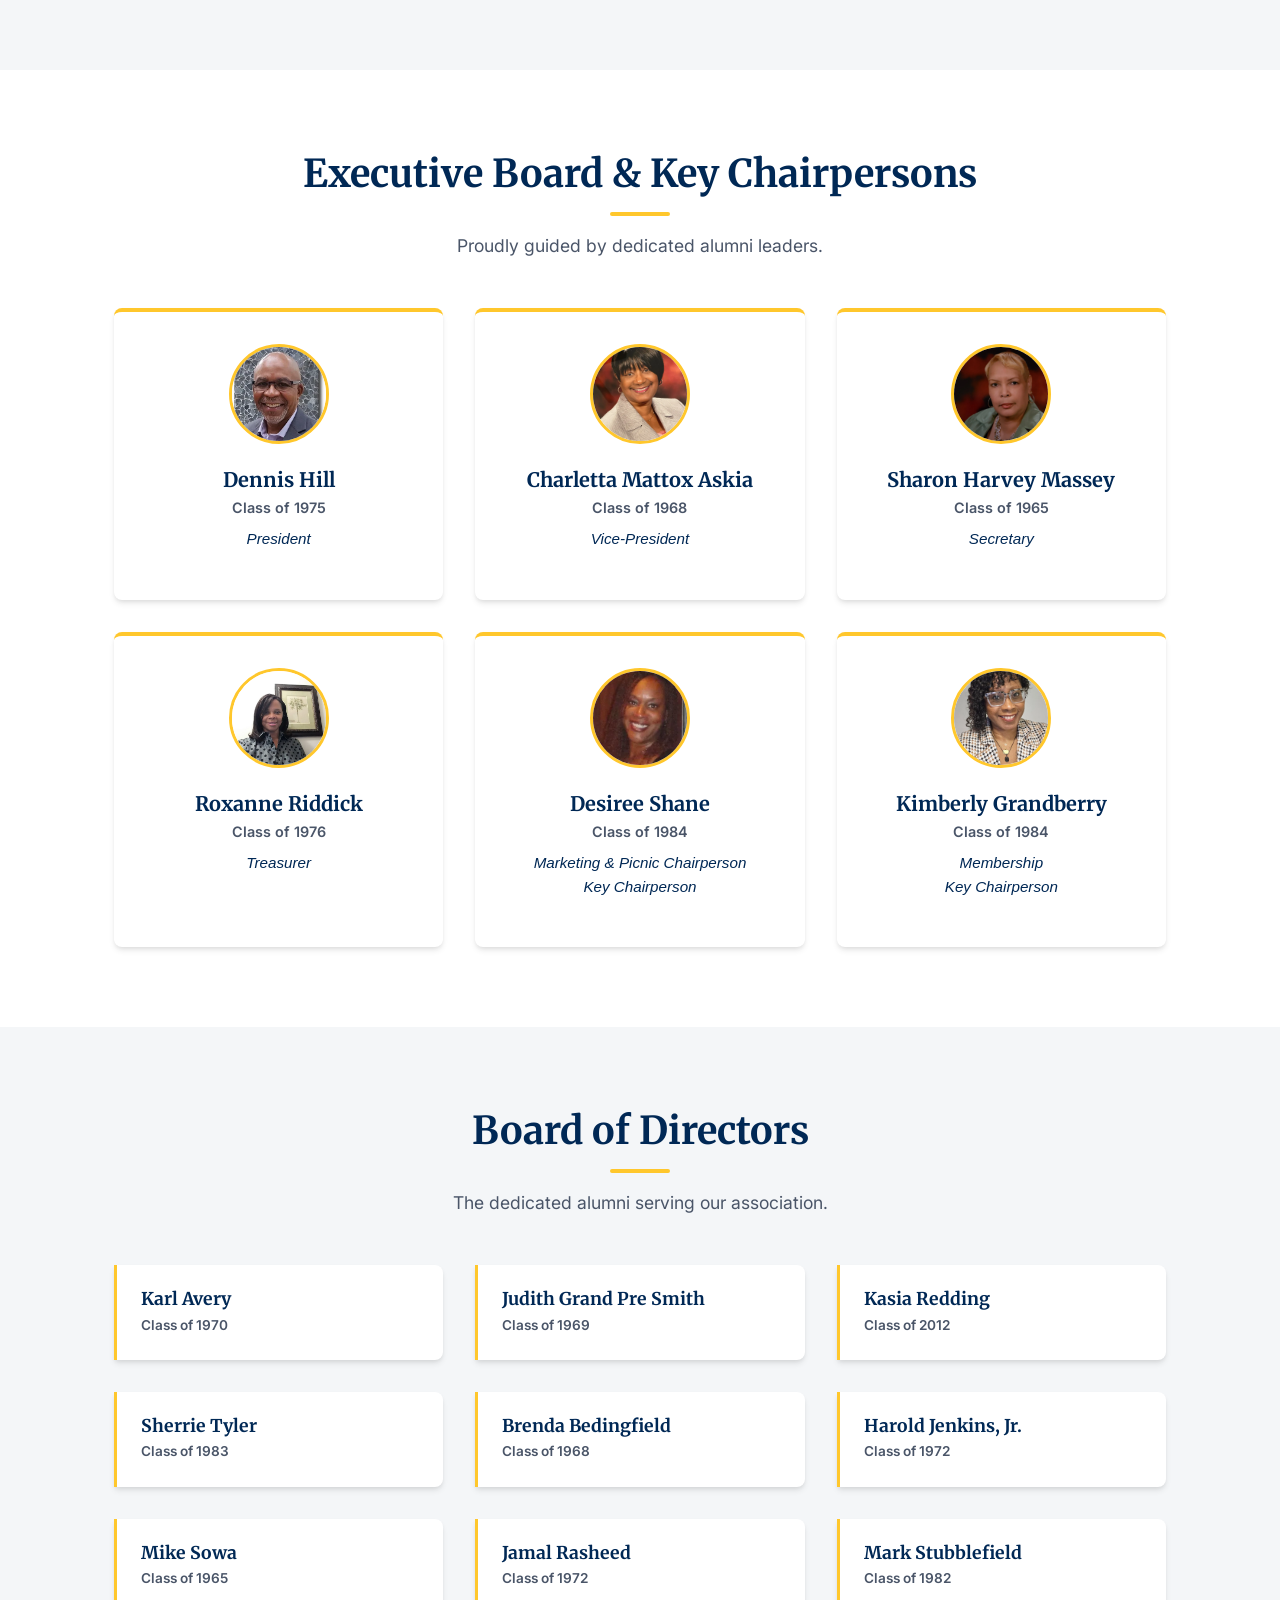
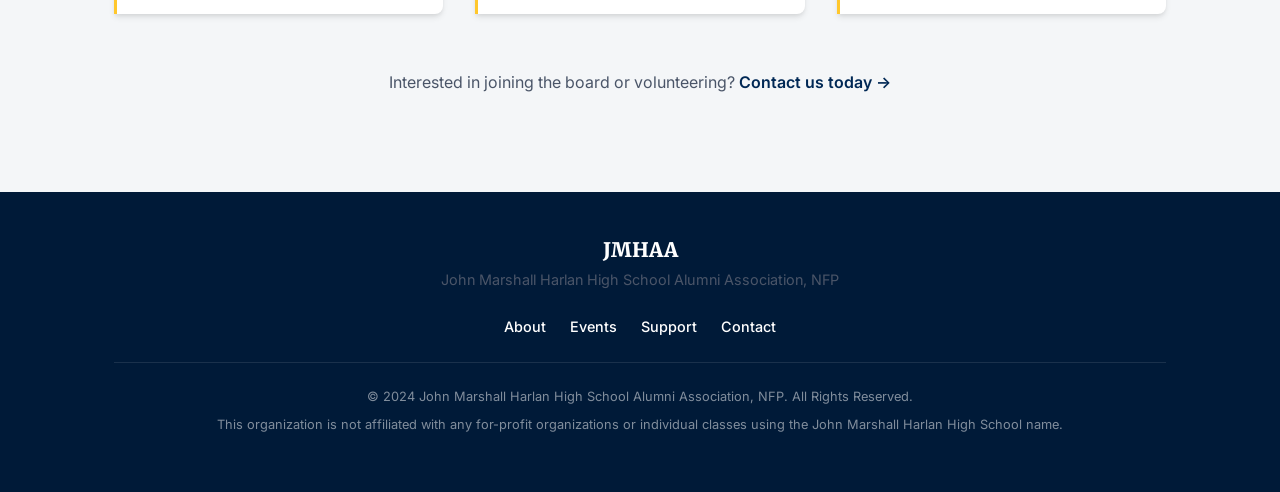
==== commit cc1b5574: "Revise board member section and add directors Updated section titles and added a new Board of Direct" ====
--- a/about.html
+++ b/about.html
@@ -100,11 +100,11 @@
             </div>
         </section>
 
-        <!-- Board Members -->
+        <!-- Executive Board Members -->
         <section class="section fade-in">
             <div class="container">
                 <div class="section-header">
-                    <h2>Board & Key Chairpersons</h2>
+                    <h2>Executive Board & Key Chairpersons</h2>
                     <div class="divider"></div>
                     <p class="section-subtitle">Proudly guided by dedicated alumni leaders.</p>
                 </div>
@@ -157,6 +157,66 @@
                         <h3 class="board-name">Kimberly Grandberry</h3>
                         <span class="board-class">Class of 1984</span>
                         <p class="board-title">Membership<br>Key Chairperson</p>
+                    </div>
+
+                </div>
+            </div>
+        </section>
+
+        <!-- Additional Board of Directors -->
+        <section class="section bg-light fade-in">
+            <div class="container">
+                <div class="section-header">
+                    <h2>Board of Directors</h2>
+                    <div class="divider"></div>
+                    <p class="section-subtitle">The dedicated alumni serving our association.</p>
+                </div>
+                
+                <div class="cards-grid" style="grid-template-columns: repeat(auto-fit, minmax(250px, 1fr));">
+                    
+                    <div class="board-text-card">
+                        <h3>Karl Avery</h3>
+                        <p class="board-class">Class of 1970</p>
+                    </div>
+
+                    <div class="board-text-card">
+                        <h3>Judith Grand Pre Smith</h3>
+                        <p class="board-class">Class of 1969</p>
+                    </div>
+
+                    <div class="board-text-card">
+                        <h3>Kasia Redding</h3>
+                        <p class="board-class">Class of 2012</p>
+                    </div>
+
+                    <div class="board-text-card">
+                        <h3>Sherrie Tyler</h3>
+                        <p class="board-class">Class of 1983</p>
+                    </div>
+
+                    <div class="board-text-card">
+                        <h3>Brenda Bedingfield</h3>
+                        <p class="board-class">Class of 1968</p>
+                    </div>
+
+                    <div class="board-text-card">
+                        <h3>Harold Jenkins, Jr.</h3>
+                        <p class="board-class">Class of 1972</p>
+                    </div>
+
+                    <div class="board-text-card">
+                        <h3>Mike Sowa</h3>
+                        <p class="board-class">Class of 1965</p>
+                    </div>
+
+                    <div class="board-text-card">
+                        <h3>Jamal Rasheed</h3>
+                        <p class="board-class">Class of 1972</p>
+                    </div>
+
+                    <div class="board-text-card">
+                        <h3>Mark Stubblefield</h3>
+                        <p class="board-class">Class of 1982</p>
                     </div>
 
                 </div>
--- a/style.css
+++ b/style.css
@@ -241,3 +241,30 @@
 .board-name { font-size: 1.25rem; margin-bottom: 0.25rem; color: var(--navy); }
 .board-class { font-size: 0.9rem; color: var(--text-light); font-weight: 600; margin-bottom: 0.5rem; display: block; }
 .board-title { font-size: 0.95rem; color: var(--navy); font-weight: 500; font-style: italic; }
+
+/* --- Text-Only Board Member Styles --- */
+.board-text-card {
+    display: flex;
+    flex-direction: column;
+    justify-content: center;
+    padding: 1.5rem;
+    border-left: 3px solid var(--gold);
+    background-color: var(--white);
+    border-radius: 0 var(--radius) var(--radius) 0;
+    box-shadow: var(--shadow);
+    transition: transform 0.3s ease;
+}
+.board-text-card:hover {
+    transform: translateX(5px);
+}
+.board-text-card h3 {
+    font-size: 1.1rem;
+    margin-bottom: 0.25rem;
+    color: var(--navy);
+}
+.board-text-card .board-class {
+    font-size: 0.85rem;
+    color: var(--text-light);
+    font-weight: 600;
+    margin-bottom: 0;
+}
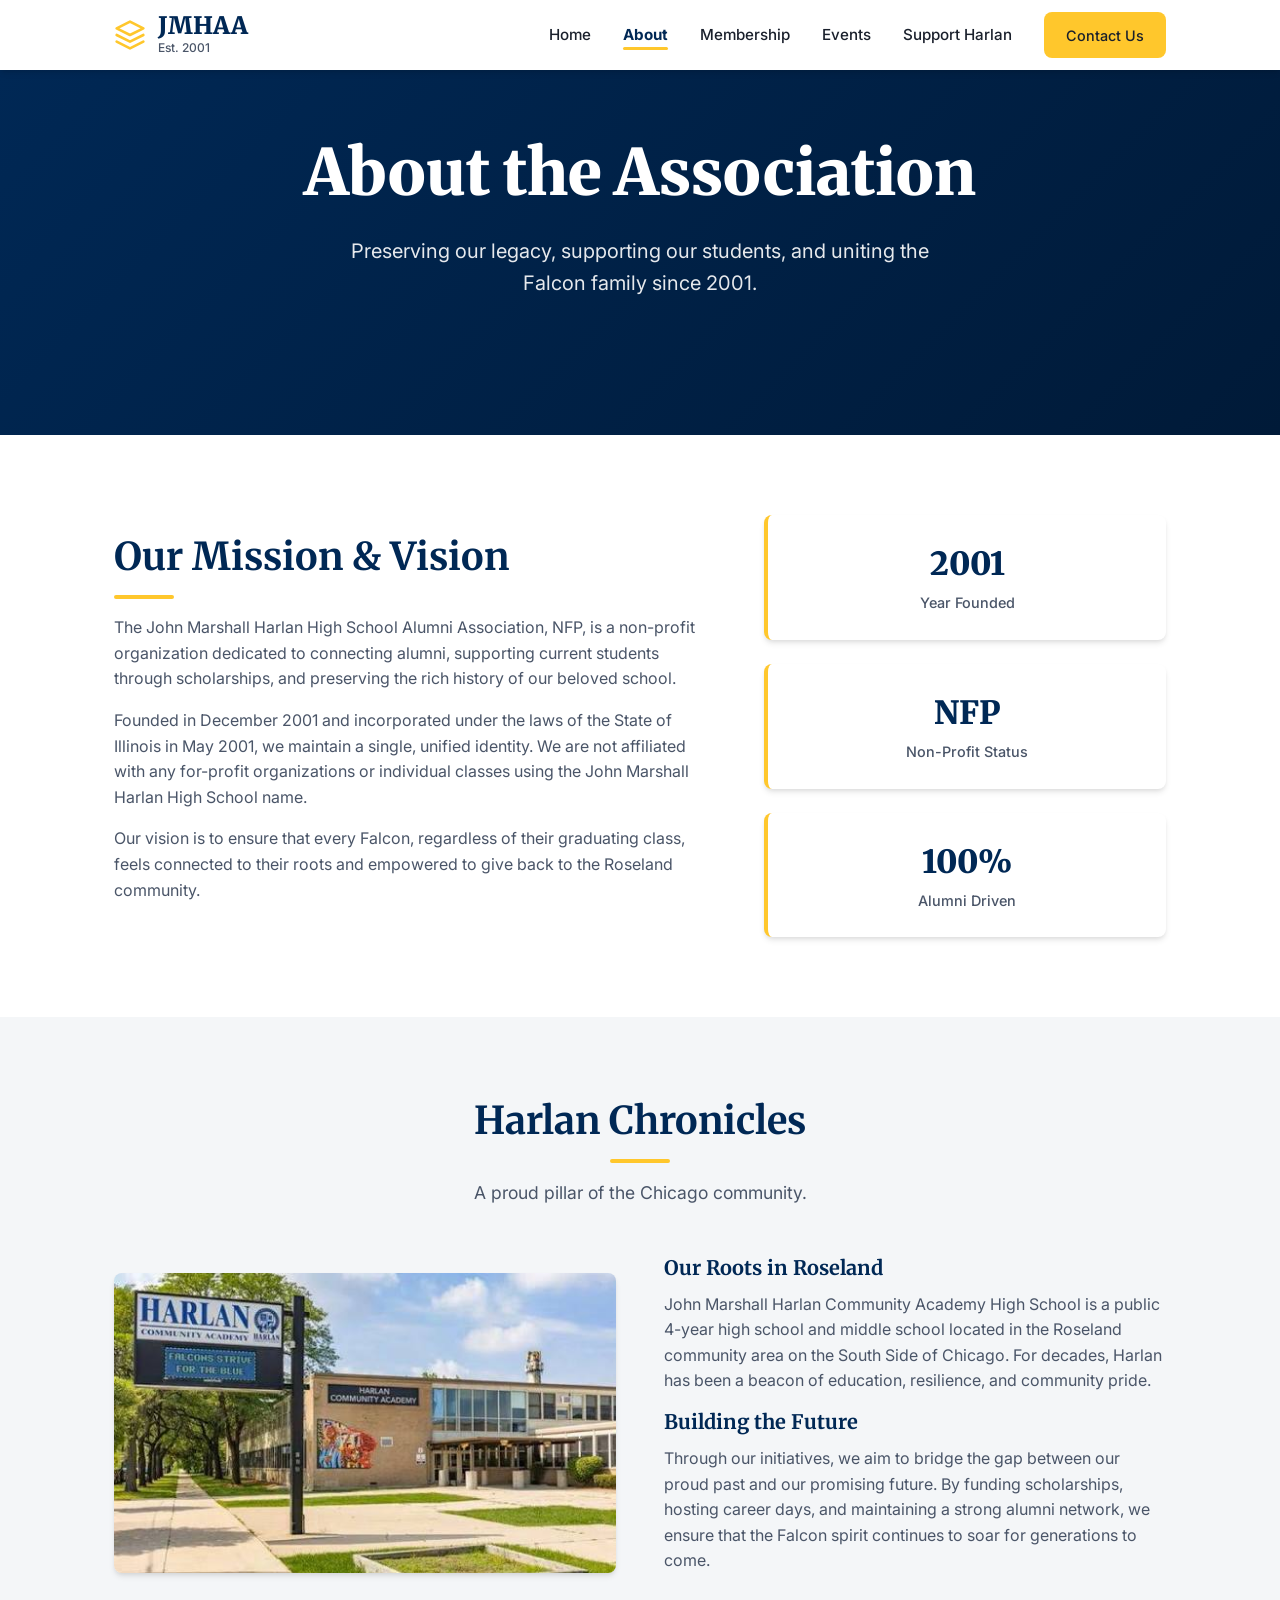
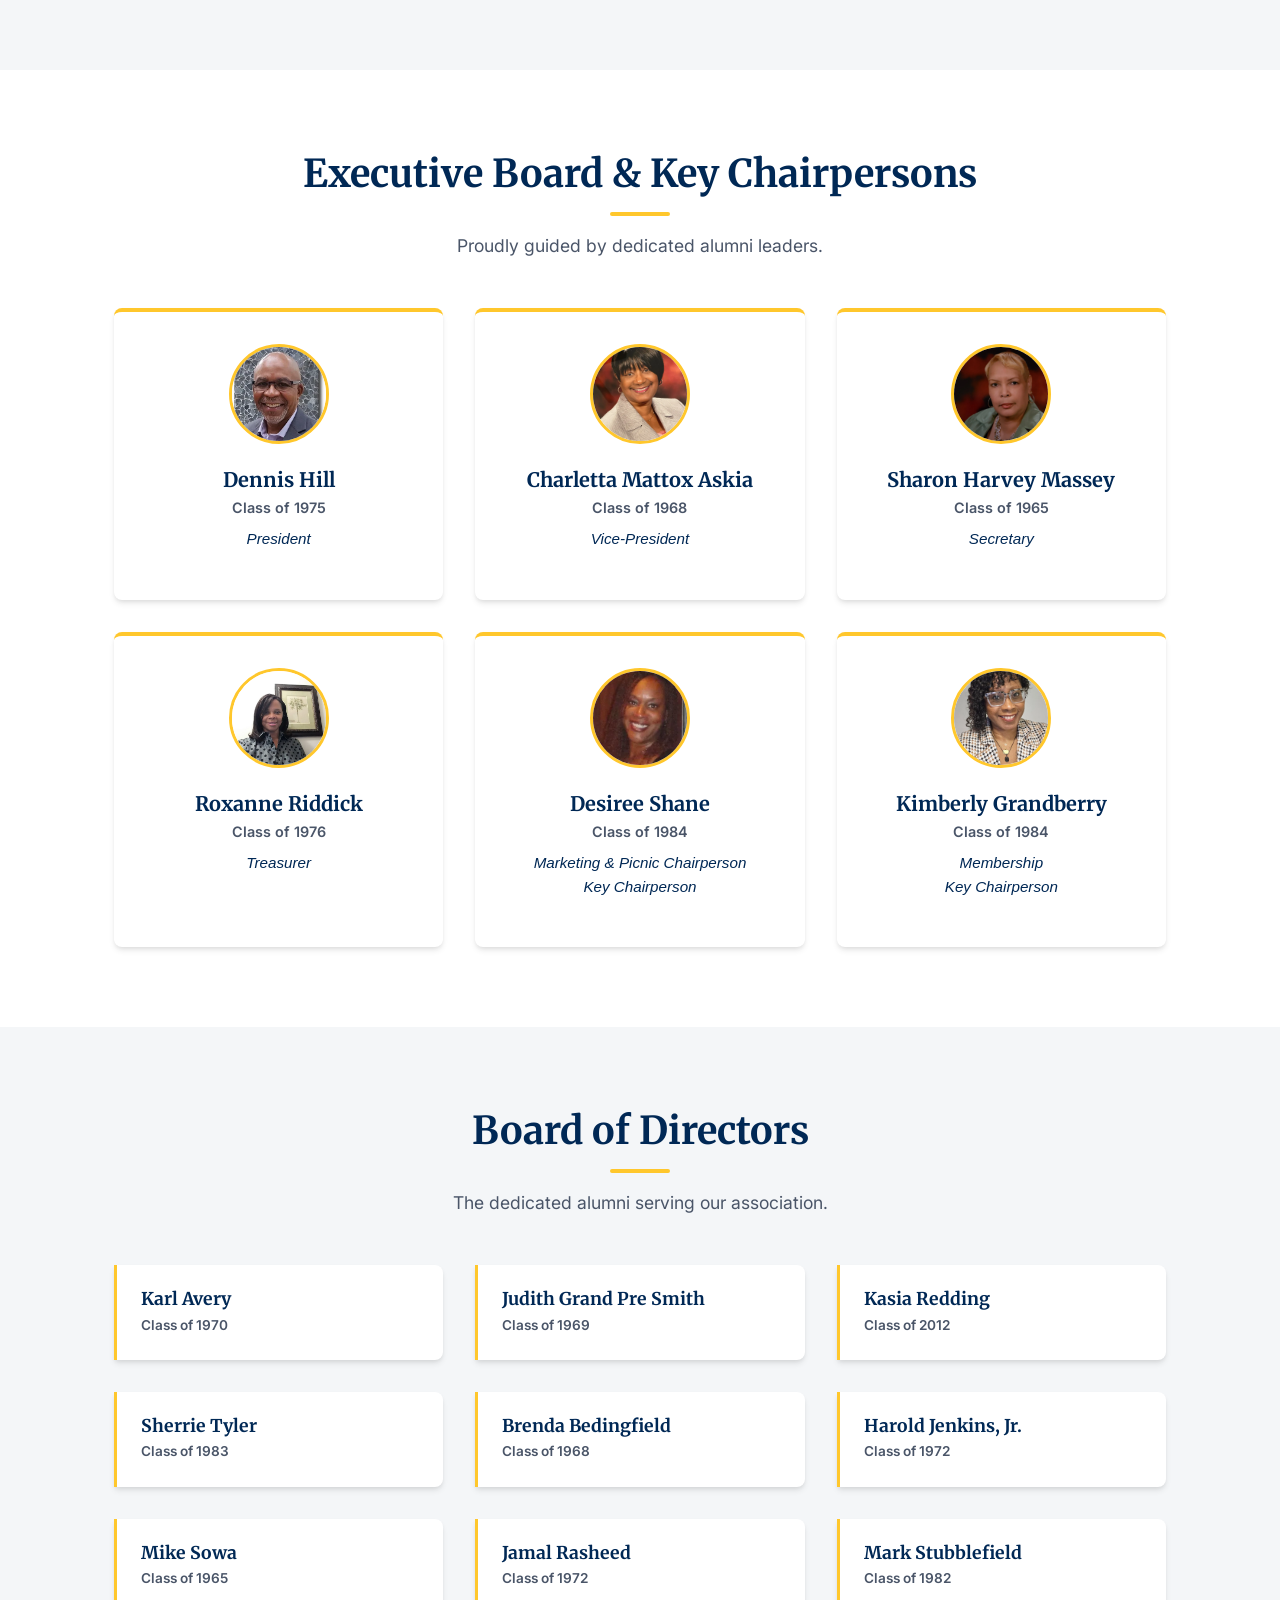
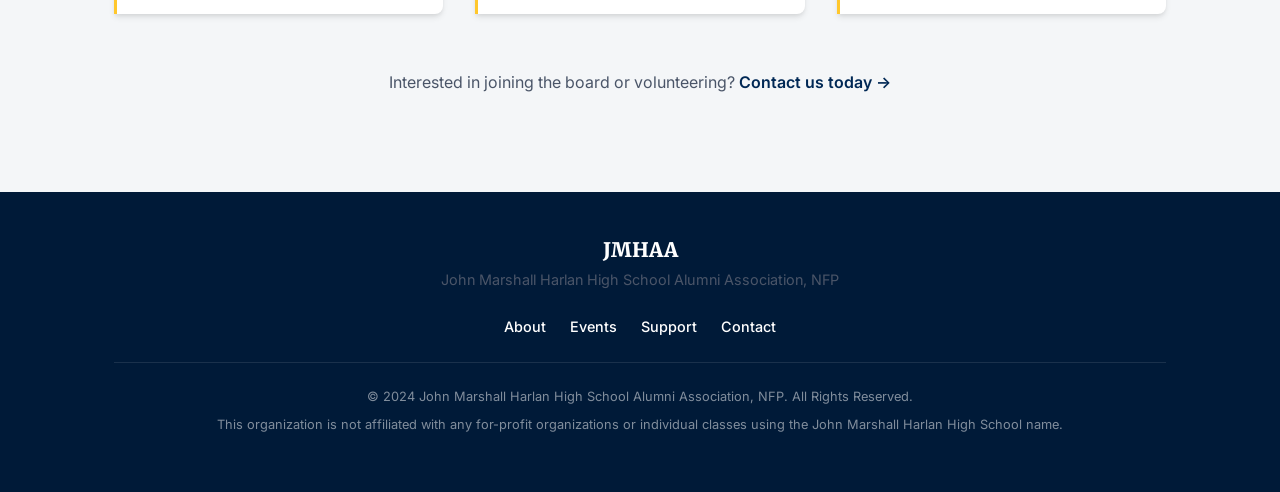
==== commit aecf3cae: "Update campus photo in about.html Replaced placeholder box with an image of the campus." ====
--- a/about.html
+++ b/about.html
@@ -87,9 +87,10 @@
                     <p class="section-subtitle">A proud pillar of the Chicago community.</p>
                 </div>
                 <div class="about-grid" style="display: grid; grid-template-columns: 1fr 1fr; gap: 3rem; align-items: center;">
-                    <div class="placeholder-box" style="background-color: var(--white); border: 2px dashed #cbd5e0; border-radius: var(--radius); height: 300px; display: flex; align-items: center; justify-content: center; text-align: center; color: var(--text-light); font-weight: 500;">
-                        <span>📸<br>Insert Historical Harlan<br>Campus Photo Here</span>
-                    </div>
+                    
+                    <!-- UPDATED: Campus Image -->
+                    <img src="images/campus.jpg" alt="Historical photo of John Marshall Harlan Community Academy High School campus" style="width: 100%; height: 300px; object-fit: cover; border-radius: var(--radius); box-shadow: var(--shadow);">
+                    
                     <div>
                         <h3>Our Roots in Roseland</h3>
                         <p>John Marshall Harlan Community Academy High School is a public 4-year high school and middle school located in the Roseland community area on the South Side of Chicago. For decades, Harlan has been a beacon of education, resilience, and community pride.</p>
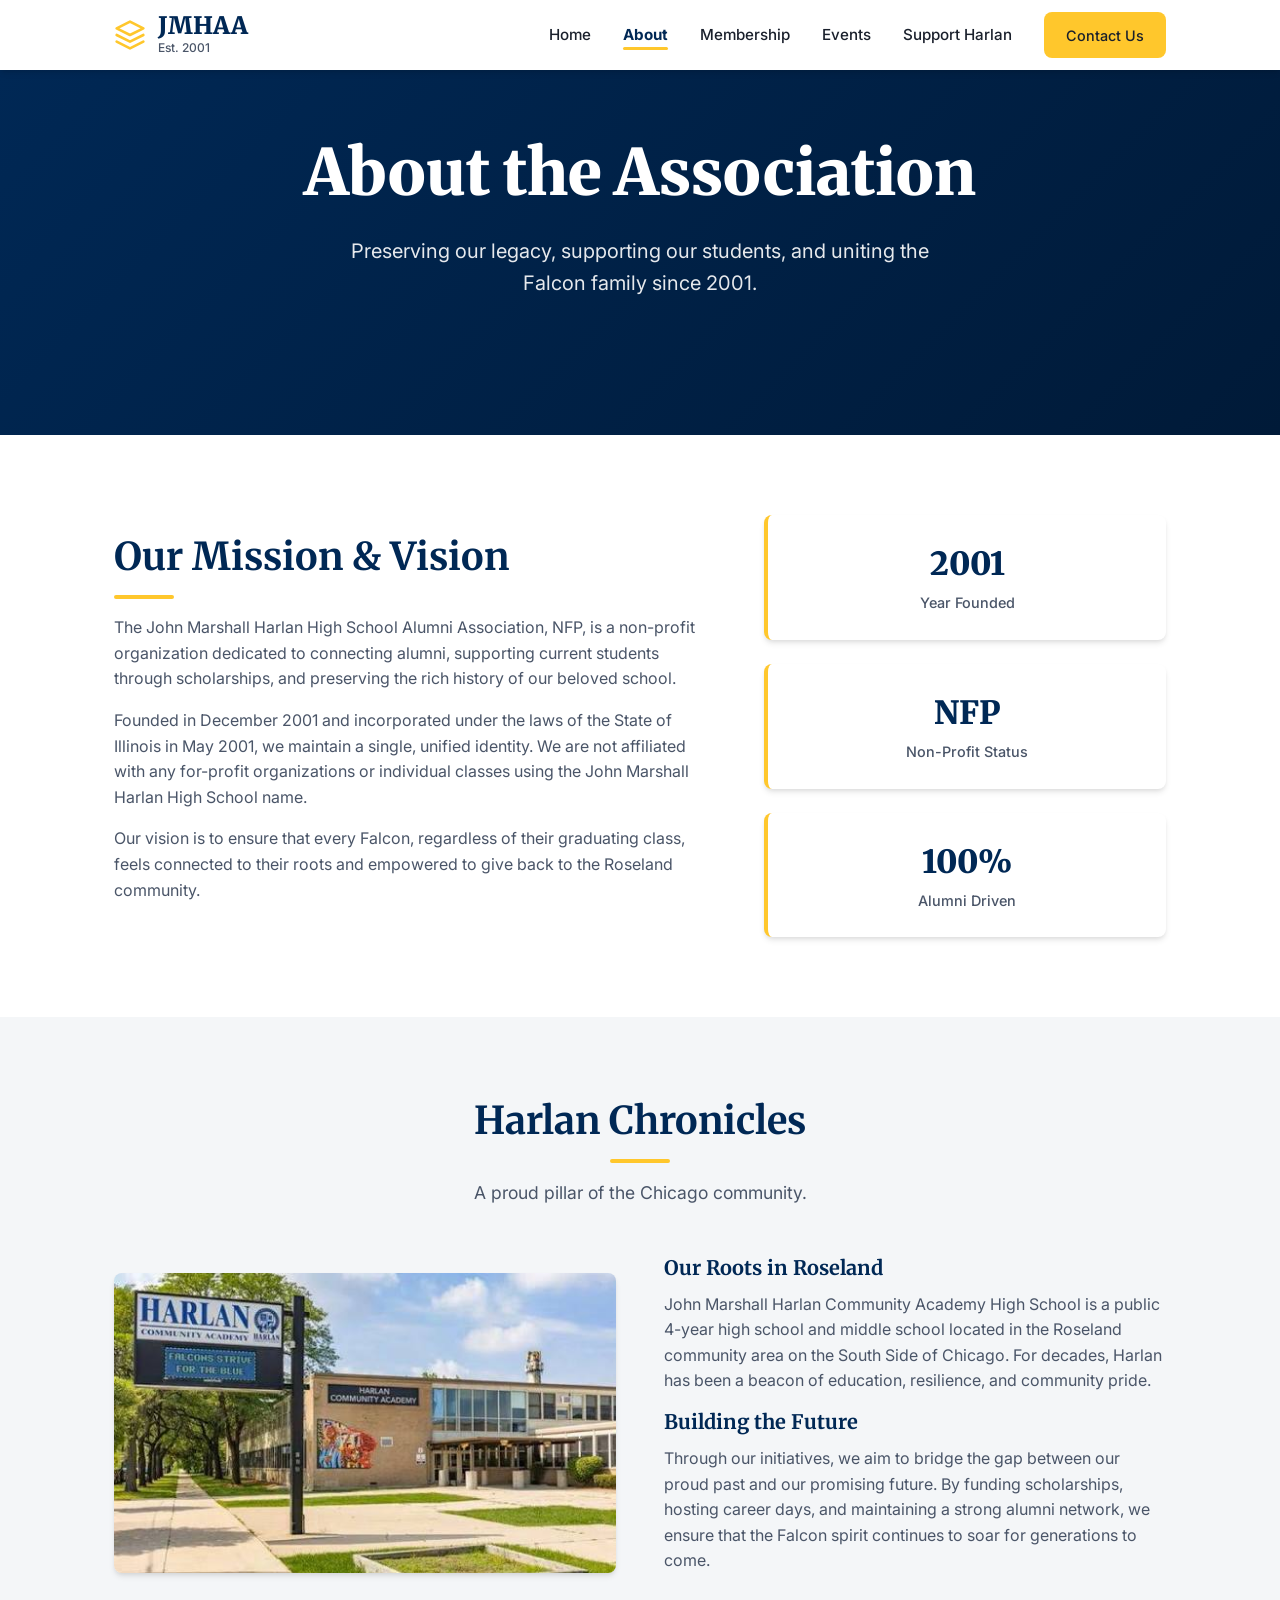
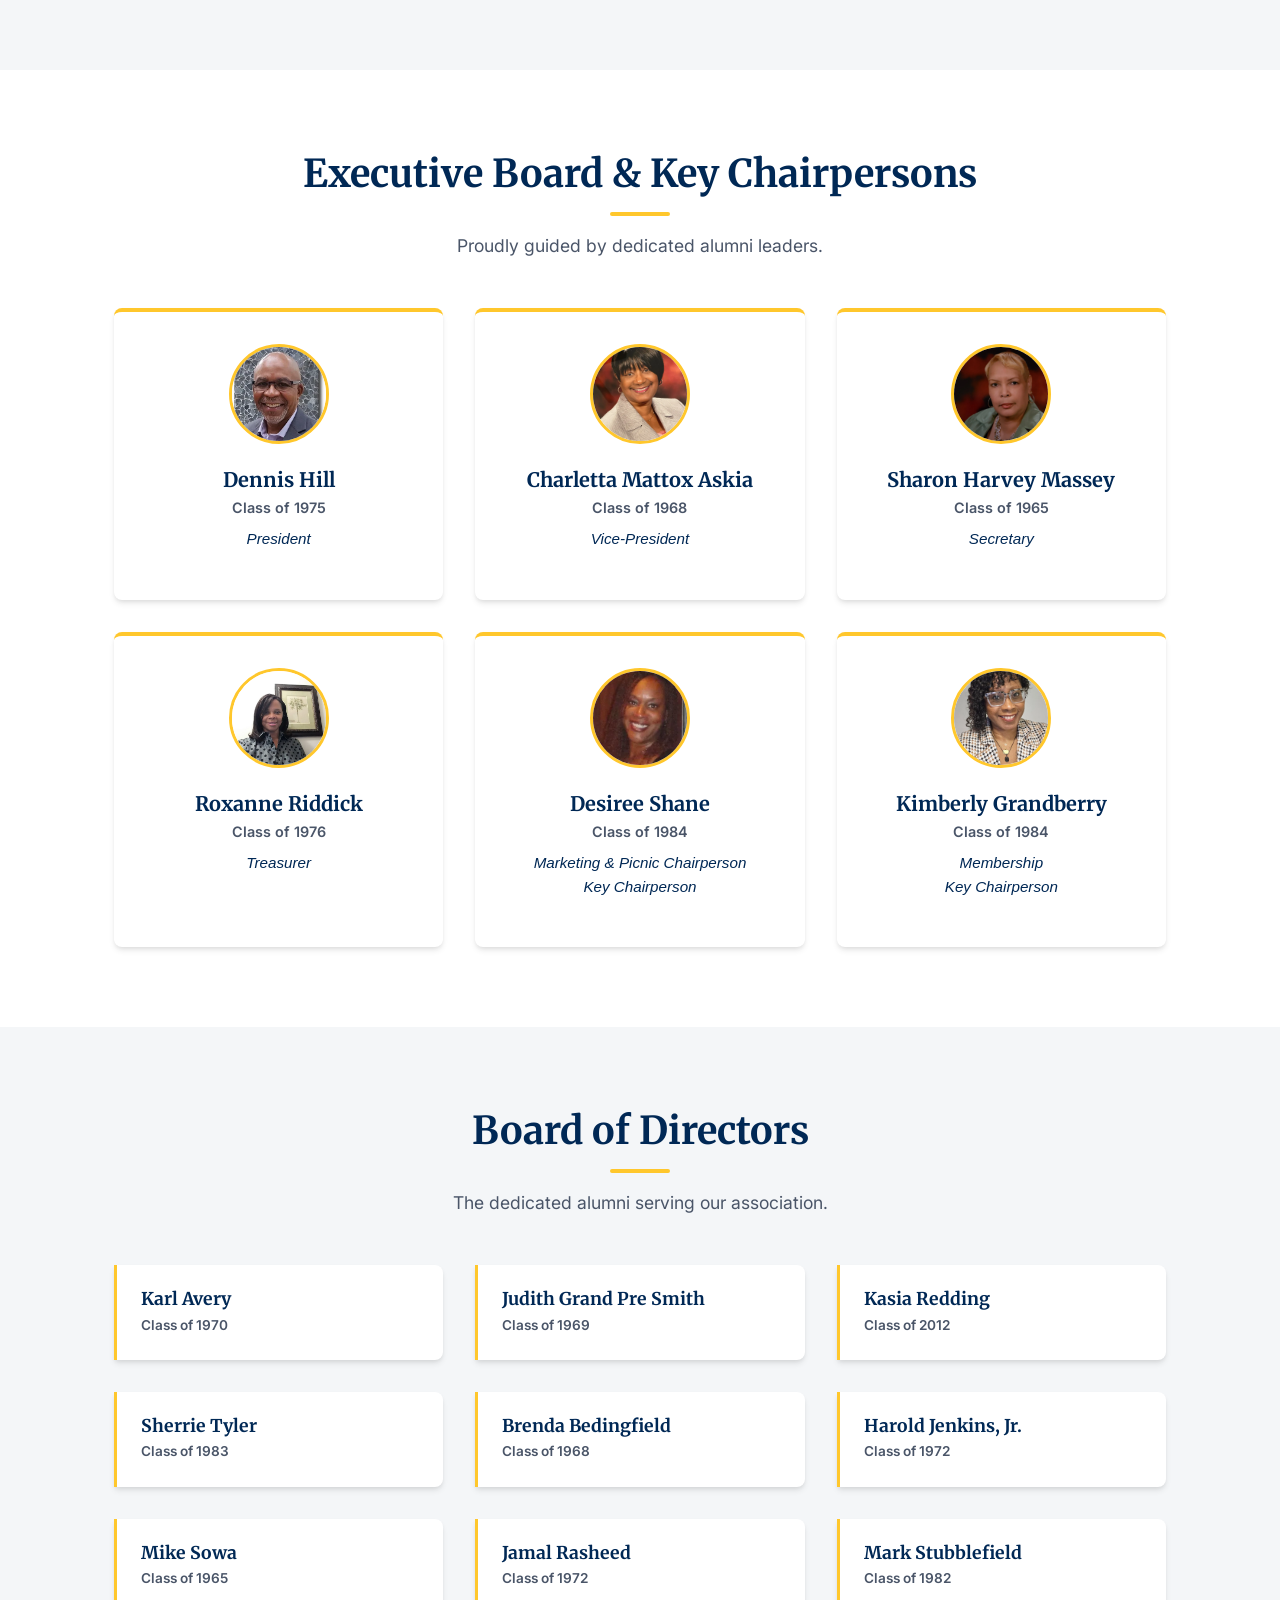
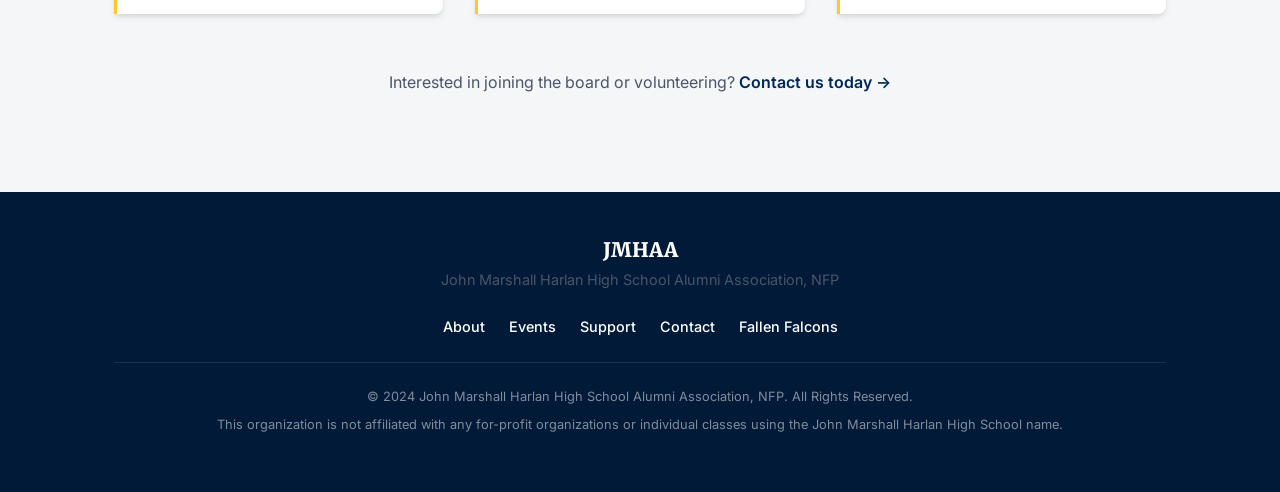
==== commit caef5dcc: "Add link to Fallen Falcons page in about.html" ====
--- a/about.html
+++ b/about.html
@@ -241,6 +241,7 @@
                 <a href="events.html">Events</a>
                 <a href="support.html">Support</a>
                 <a href="contact.html">Contact</a>
+                <a href="fallen-falcons.html">Fallen Falcons</a>
             </div>
             <div class="footer-legal">
                 <p>&copy; 2024 John Marshall Harlan High School Alumni Association, NFP. All Rights Reserved.</p>
